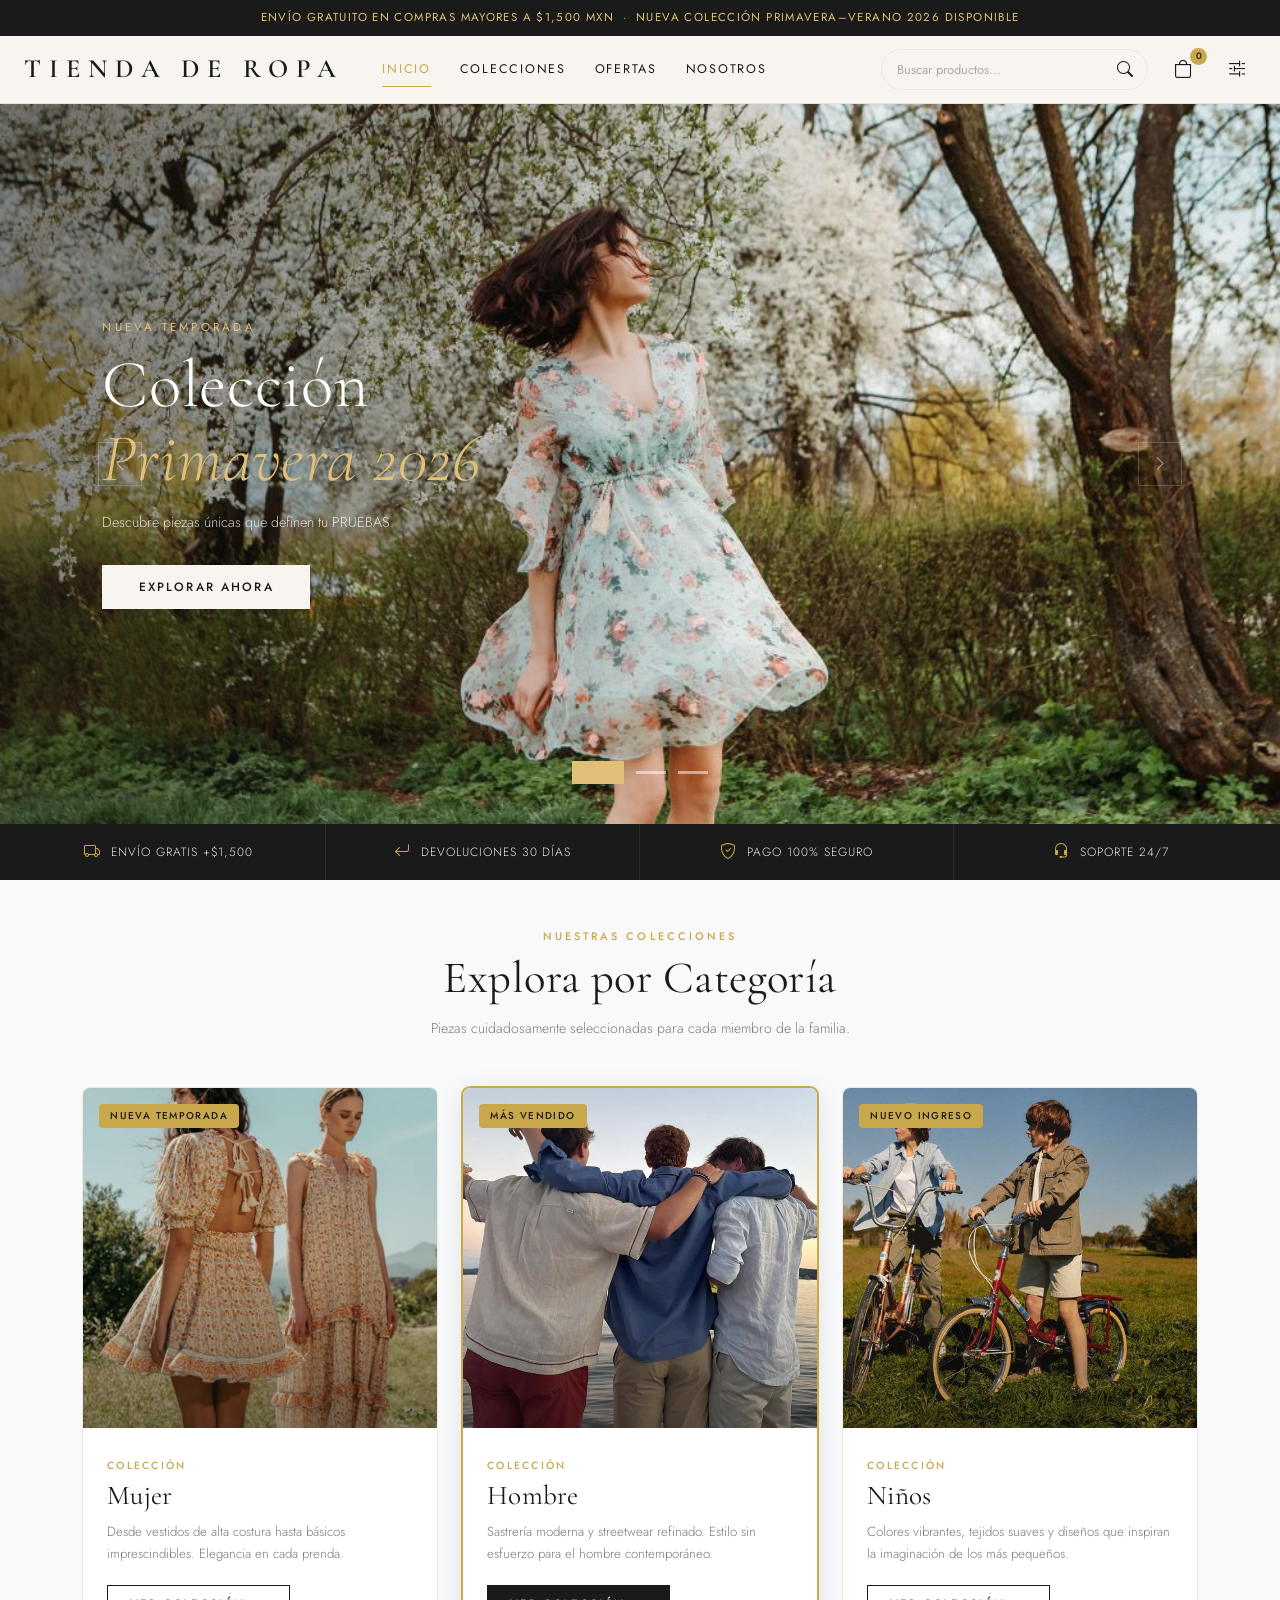
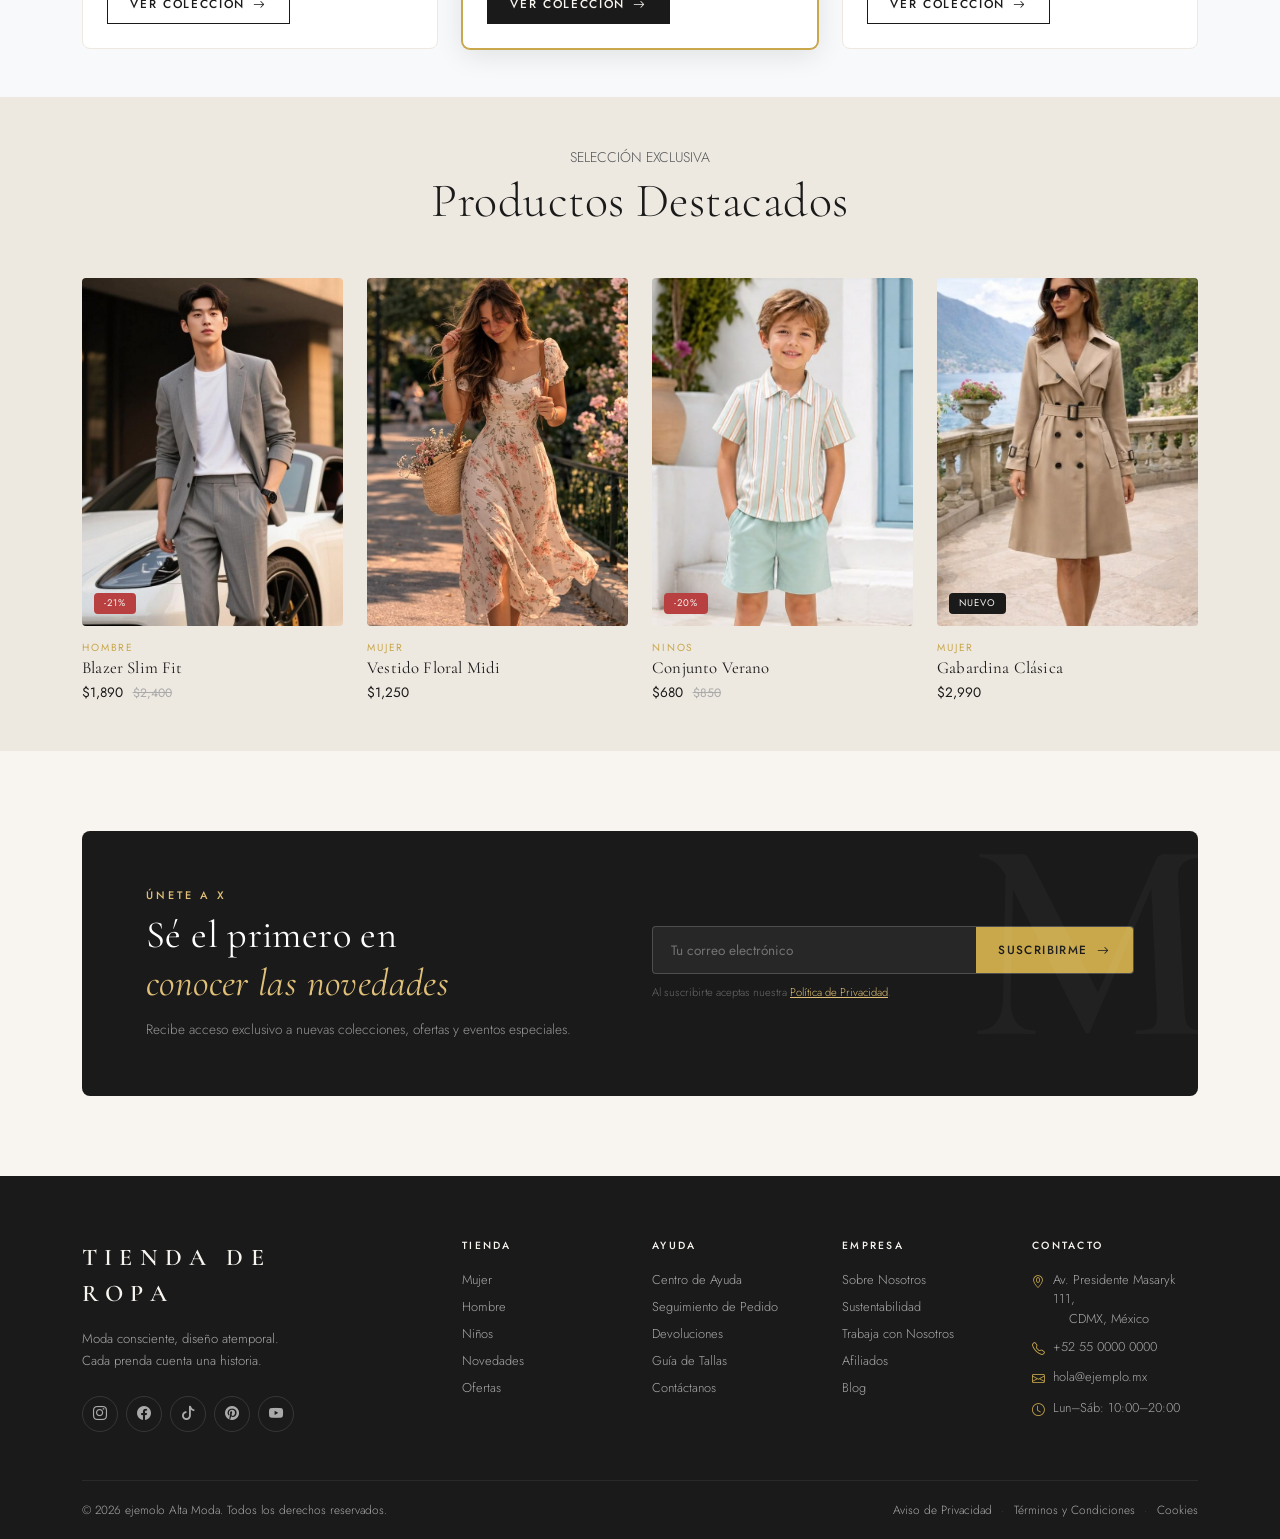
==== index.html @ 783f4ef5 "Pestaña de ofertas" ====
<!DOCTYPE html>
<html lang="es">
<head>
  <meta charset="UTF-8" />
  <meta name="viewport" content="width=device-width, initial-scale=1.0" />
  <title>Tienda de Ropa — Alta Moda</title>

  <!-- Bootstrap 5 CSS -->
  <link
    href="https://cdn.jsdelivr.net/npm/bootstrap@5.3.3/dist/css/bootstrap.min.css"
    rel="stylesheet"
  />
  <!-- Bootstrap Icons -->
  <link
    href="https://cdn.jsdelivr.net/npm/bootstrap-icons@1.11.3/font/bootstrap-icons.min.css"
    rel="stylesheet"
  />
  <!-- Google Fonts -->
  <link rel="preconnect" href="https://fonts.googleapis.com" />
  <link rel="preconnect" href="https://fonts.gstatic.com" crossorigin />
  <link
    href="https://fonts.googleapis.com/css2?family=Cormorant+Garamond:ital,wght@0,300;0,400;0,600;1,300;1,400&family=Jost:wght@300;400;500&display=swap"
    rel="stylesheet"
  />
  <!-- Custom CSS -->
  <link rel="stylesheet" href="src/css/style.css" />
</head>
<body>

  <!-- ═══════════════════════════════════════════════
       TOP ANNOUNCEMENT BAR
  ═══════════════════════════════════════════════ -->
  <div class="announcement-bar">
    <span>Envío gratuito en compras mayores a $1,500 MXN &nbsp;·&nbsp; Nueva colección Primavera–Verano 2026 disponible</span>
  </div>

  <!-- ═══════════════════════════════════════════════
       NAVBAR
  ═══════════════════════════════════════════════ -->
  <nav class="navbar navbar-expand-lg sticky-top" id="mainNavbar">
    <div class="container-fluid px-4">

      <!-- Brand -->
      <a class="navbar-brand" href="index.html">
        <span class="brand-word">Tienda de Ropa</span>
      </a>

      <!-- Mobile: cart + settings toggle -->
      <div class="d-flex d-lg-none align-items-center gap-3 ms-auto me-2">
        <a href="carrito.html" class="nav-icon-btn position-relative" aria-label="Ver carrito">
          <i class="bi bi-bag"></i>
          <span class="cart-badge">3</span>
        </a>
        <!-- Settings offcanvas trigger (mobile) -->
        <button
          class="nav-icon-btn"
          type="button"
          data-bs-toggle="offcanvas"
          data-bs-target="#settingsOffcanvas"
          aria-controls="settingsOffcanvas"
          aria-label="Configuraciones"
        >
          <i class="bi bi-sliders2"></i>
        </button>
      </div>

      <!-- Hamburger for main menu -->
      <button
        class="navbar-toggler"
        type="button"
        data-bs-toggle="collapse"
        data-bs-target="#navbarMain"
        aria-controls="navbarMain"
        aria-expanded="false"
        aria-label="Menú"
      >
        <span class="hamburger-line"></span>
        <span class="hamburger-line"></span>
        <span class="hamburger-line"></span>
      </button>

      <!-- Collapsible content -->
      <div class="collapse navbar-collapse" id="navbarMain">

        <!-- Nav links (left of search) -->
        <ul class="navbar-nav me-auto mb-2 mb-lg-0 ms-lg-4">
          <li class="nav-item">
            <a class="nav-link active" href="index.html">Inicio</a>
          </li>
          <li class="nav-item dropdown">
            <a
              class="nav-link dropdown-toggle"
              href="#"
              role="button"
              data-bs-toggle="dropdown"
            >Colecciones</a>
            <ul class="dropdown-menu dropdown-menu-custom">
              <li><a class="dropdown-item" href="coleccion.html?cat=hombre">Hombre</a></li>
              <li><a class="dropdown-item" href="coleccion.html?cat=mujer">Mujer</a></li>
              <li><a class="dropdown-item" href="coleccion.html?cat=ninos">Niños</a></li>
              <li><hr class="dropdown-divider" /></li>
              <li><a class="dropdown-item" href="#coleccion.html?cat=novedades">Novedades</a></li>
            </ul>
          </li>
          <li class="nav-item">
            <a class="nav-link" href="ofertas.html">Ofertas</a>
          </li>
          <li class="nav-item">
            <a class="nav-link" href="#">Nosotros</a>
          </li>
        </ul>

        <!-- Search bar -->
        <form class="search-form d-flex align-items-center me-lg-3 my-2 my-lg-0" role="search" id="searchForm">
          <div class="search-wrapper">
            <input
              class="search-input"
              type="search"
              id="searchInput"
              placeholder="Buscar productos..."
              aria-label="Buscar"
            />
            <button class="search-btn" type="submit" aria-label="Buscar">
              <i class="bi bi-search"></i>
            </button>
          </div>
        </form>

        <!-- Desktop: cart + settings -->
        <div class="d-none d-lg-flex align-items-center gap-3">
          <a href="carrito.html" class="nav-icon-btn position-relative" aria-label="Carrito de compras">
            <i class="bi bi-bag"></i>
            <span class="cart-badge">3</span>
          </a>

          <!-- Settings offcanvas trigger (desktop) -->
          <button
            class="nav-icon-btn settings-btn"
            type="button"
            data-bs-toggle="offcanvas"
            data-bs-target="#settingsOffcanvas"
            aria-controls="settingsOffcanvas"
            aria-label="Configuraciones"
          >
            <i class="bi bi-sliders2"></i>
          </button>
        </div>

      </div><!-- /collapse -->
    </div>
  </nav>

  <!-- ═══════════════════════════════════════════════
       SETTINGS OFFCANVAS (Menú hamburguesa de Config.)
  ═══════════════════════════════════════════════ -->
  <div
    class="offcanvas offcanvas-end offcanvas-settings"
    tabindex="-1"
    id="settingsOffcanvas"
    aria-labelledby="settingsOffcanvasLabel"
  >
    <div class="offcanvas-header">
      <h5 class="offcanvas-title" id="settingsOffcanvasLabel">
        <i class="bi bi-sliders2 me-2"></i>Configuraciones
      </h5>
      <button
        type="button"
        class="btn-close btn-close-settings"
        data-bs-dismiss="offcanvas"
        aria-label="Cerrar"
      ></button>
    </div>
    <div class="offcanvas-body">

      <!-- Dark mode -->
      <div class="settings-section">
        <h6 class="settings-section-title">Apariencia</h6>
        <div class="setting-row">
          <div>
            <span class="setting-label"><i class="bi bi-moon-stars me-2"></i>Modo Oscuro</span>
            <p class="setting-desc">Cambia entre tema claro y oscuro.</p>
          </div>
          <div class="form-check form-switch ms-3">
            <input
              class="form-check-input toggle-switch"
              type="checkbox"
              role="switch"
              id="darkModeToggle"
            />
          </div>
        </div>
      </div>

      <hr class="settings-divider" />

      <!-- Language -->
      <div class="settings-section">
        <h6 class="settings-section-title">Idioma y Región</h6>
        <div class="setting-row flex-column align-items-start gap-2">
          <span class="setting-label"><i class="bi bi-globe2 me-2"></i>Idioma</span>
          <select class="form-select settings-select" id="langSelect">
            <option value="es" selected>Español</option>
            <option value="en">English</option>
            <option value="fr">Français</option>
            <option value="pt">Português</option>
          </select>
        </div>
        <div class="setting-row flex-column align-items-start gap-2 mt-3">
          <span class="setting-label"><i class="bi bi-currency-dollar me-2"></i>Moneda</span>
          <select class="form-select settings-select" id="currencySelect">
            <option value="mxn" selected>MXN — Peso Mexicano</option>
            <option value="usd">USD — Dólar</option>
            <option value="eur">EUR — Euro</option>
          </select>
        </div>
      </div>

      <hr class="settings-divider" />

      <!-- Account -->
      <div class="settings-section">
        <h6 class="settings-section-title">Cuenta</h6>
        <div class="d-flex flex-column gap-2">
          <a href="#" class="settings-link"><i class="bi bi-person me-2"></i>Mi Perfil</a>
          <a href="#" class="settings-link"><i class="bi bi-heart me-2"></i>Lista de Deseos</a>
          <a href="#" class="settings-link"><i class="bi bi-clock-history me-2"></i>Historial de Pedidos</a>
          <a href="#" class="settings-link"><i class="bi bi-shield-lock me-2"></i>Privacidad y Seguridad</a>
        </div>
      </div>

      <hr class="settings-divider" />

      <!-- Notifications -->
      <div class="settings-section">
        <h6 class="settings-section-title">Notificaciones</h6>
        <div class="setting-row">
          <span class="setting-label"><i class="bi bi-bell me-2"></i>Ofertas y Promociones</span>
          <div class="form-check form-switch ms-3">
            <input class="form-check-input toggle-switch" type="checkbox" role="switch" id="notifToggle" checked />
          </div>
        </div>
        <div class="setting-row mt-2">
          <span class="setting-label"><i class="bi bi-envelope me-2"></i>Newsletter</span>
          <div class="form-check form-switch ms-3">
            <input class="form-check-input toggle-switch" type="checkbox" role="switch" id="newsletterToggle" checked />
          </div>
        </div>
      </div>

      <!-- Save button -->
      <button class="btn btn-settings-save w-100 mt-4" id="saveSettings">
        Guardar Cambios
      </button>

    </div>
  </div>

  <!-- ═══════════════════════════════════════════════
       CARRUSEL DE IMÁGENES
  ═══════════════════════════════════════════════ -->
  <section class="carousel-section" aria-label="Carrusel principal">
    <div id="heroCarousel" class="carousel slide carousel-fade" data-bs-ride="carousel" data-bs-interval="5000">

      <!-- Indicators -->
      <div class="carousel-indicators">
        <button type="button" data-bs-target="#heroCarousel" data-bs-slide-to="0" class="active" aria-current="true" aria-label="Slide 1"></button>
        <button type="button" data-bs-target="#heroCarousel" data-bs-slide-to="1" aria-label="Slide 2"></button>
        <button type="button" data-bs-target="#heroCarousel" data-bs-slide-to="2" aria-label="Slide 3"></button>
      </div>

      <div class="carousel-inner">

        <!-- Slide 1 -->
        <div class="carousel-item active">
          <div class="carousel-slide slide-1">
            <div class="carousel-overlay"></div>
            <div class="carousel-content">
              <span class="carousel-eyebrow">Nueva Temporada</span>
              <h2 class="carousel-headline">Colección<br /><em>Primavera 2026</em></h2>
              <p class="carousel-sub">Descubre piezas únicas que definen tu PRUEBAS.</p>
              <a href="src/img/principal.jpg" class="btn btn-carousel">Explorar Ahora</a>
            </div>
          </div>
        </div>

        <!-- Slide 2 -->
        <div class="carousel-item">
          <div class="carousel-slide slide-2">
            <div class="carousel-overlay"></div>
            <div class="carousel-content">
              <span class="carousel-eyebrow">Recién llegado</span>
              <h2 class="carousel-headline">Impone<br /><em>Tendencia</em></h2>
              <p class="carousel-sub">Diseños modernos, colores de temporada y piezas únicas para renovar tu look.</p>
              <a href="hombre.html" class="btn btn-carousel">Ver Colección</a>
            </div>
          </div>
        </div>

        <!-- Slide 3 -->
        <div class="carousel-item">
          <div class="carousel-slide slide-3">
            <div class="carousel-overlay"></div>
            <div class="carousel-content">
              <span class="carousel-eyebrow">Promociones Especiales</span>
              <h2 class="carousel-headline">Hasta 40%<br /><em> de Descuento</em></h2>
              <p class="carousel-sub">Aprovecha ofertas por tiempo limitado en ropa y colecciones seleccionadas.</p>
              <a href="ninos.html" class="btn btn-carousel">Descubrir</a>
            </div>
          </div>
        </div>

      </div>

      <!-- Controls -->
      <button class="carousel-control-prev" type="button" data-bs-target="#heroCarousel" data-bs-slide="prev">
        <span class="carousel-arrow"><i class="bi bi-chevron-left"></i></span>
        <span class="visually-hidden">Anterior</span>
      </button>
      <button class="carousel-control-next" type="button" data-bs-target="#heroCarousel" data-bs-slide="next">
        <span class="carousel-arrow"><i class="bi bi-chevron-right"></i></span>
        <span class="visually-hidden">Siguiente</span>
      </button>

    </div>
  </section>

  <!-- ═══════════════════════════════════════════════
       SECTION: FEATURES BAR
  ═══════════════════════════════════════════════ -->
  <section class="features-bar">
    <div class="container-fluid">
      <div class="row g-0">
        <div class="col-6 col-md-3 feature-item">
          <i class="bi bi-truck"></i>
          <span>Envío Gratis +$1,500</span>
        </div>
        <div class="col-6 col-md-3 feature-item">
          <i class="bi bi-arrow-return-left"></i>
          <span>Devoluciones 30 días</span>
        </div>
        <div class="col-6 col-md-3 feature-item">
          <i class="bi bi-shield-check"></i>
          <span>Pago 100% Seguro</span>
        </div>
        <div class="col-6 col-md-3 feature-item">
          <i class="bi bi-headset"></i>
          <span>Soporte 24/7</span>
        </div>
      </div>
    </div>
  </section>

  <!-- ═══════════════════════════════════════════════
       SECTION: CATEGORÍAS (3 CARDS)
  ═══════════════════════════════════════════════ -->
  <section class="categories-section py-5 bg-light">
    <div class="container">

      <div class="section-header text-center">
        <span class="section-eyebrow">Nuestras Colecciones</span>
        <h2 class="section-title">Explora por Categoría</h2>
        <p class="section-subtitle">
          Piezas cuidadosamente seleccionadas para cada miembro de la familia.
        </p>
      </div>

      <div class="row g-4 justify-content-center">

        <!-- Card: Mujer -->
        <div class="col-12 col-md-4">
          <div class="category-card">
            <div class="category-card-img-wrap">
              <img
                src="src/img/coleccion-mujer.jpg"
                alt="Colección Mujer"
                class="category-card-img"
                loading="lazy"
              />
              <div class="category-card-img-overlay"></div>
              <span class="category-card-badge">Nueva Temporada</span>
            </div>
            <div class="category-card-body">
              <span class="category-card-eyebrow">Colección</span>
              <h3 class="category-card-title">Mujer</h3>
              <p class="category-card-desc">
                Desde vestidos de alta costura hasta básicos imprescindibles. Elegancia en cada prenda.
              </p>
              <a href="coleccion.html?cat=mujer" class="btn btn-category">
                Ver Colección <i class="bi bi-arrow-right ms-2"></i>
              </a>
            </div>
          </div>
        </div>

        <!-- Card: Hombre -->
        <div class="col-12 col-md-4">
          <div class="category-card category-card--featured">
            <div class="category-card-img-wrap">
              <img
                src="src/img/coleccion-hombre.jpg"
                alt="Colección Hombre"
                class="category-card-img"
                loading="lazy"
              />
              <div class="category-card-img-overlay"></div>
              <span class="category-card-badge">Más Vendido</span>
            </div>
            <div class="category-card-body">
              <span class="category-card-eyebrow">Colección</span>
              <h3 class="category-card-title">Hombre</h3>
              <p class="category-card-desc">
                Sastrería moderna y streetwear refinado. Estilo sin esfuerzo para el hombre contemporáneo.
              </p>
              <a href="coleccion.html?cat=hombre" class="btn btn-category btn-category--dark">
                Ver Colección <i class="bi bi-arrow-right ms-2"></i>
              </a>
            </div>
          </div>
        </div>

        <!-- Card: Niños -->
        <div class="col-12 col-md-4">
          <div class="category-card">
            <div class="category-card-img-wrap">
              <img
                src="src/img/coleccion-niños.jpg"
                alt="Colección Niños"
                class="category-card-img"
                loading="lazy"
              />
              <div class="category-card-img-overlay"></div>
              <span class="category-card-badge">Nuevo Ingreso</span>
            </div>
            <div class="category-card-body">
              <span class="category-card-eyebrow">Colección</span>
              <h3 class="category-card-title">Niños</h3>
              <p class="category-card-desc">
                Colores vibrantes, tejidos suaves y diseños que inspiran la imaginación de los más pequeños.
              </p>
              <a href="coleccion.html?cat=ninos" class="btn btn-category">
                Ver Colección <i class="bi bi-arrow-right ms-2"></i>
              </a>
            </div>
          </div>
        </div>

      </div>
    </div>
  </section>

  <!-- ═══════════════════════════════════════════════
       SECTION: PRODUCTOS DESTACADOS
  ═══════════════════════════════════════════════ -->
  <section class="featured-section py-5">
    <div class="container">
      <div class="text-center mb-5">
        <span class="text-uppercase tracking-wider text-muted small">Selección Exclusiva</span>
        <h2 class="display-5 font-serif mt-1">Productos Destacados</h2>
      </div>

      <div class="row g-4 justify-content-center" id="featuredProductsContainer">
        <div class="text-center my-5">
          <div class="spinner-border text-dark" role="status">
            <span class="visually-hidden">Cargando colección premium...</span>
          </div>
        </div>
      </div>

    </div>
  </section>

  <!-- ═══════════════════════════════════════════════
       SECTION: NEWSLETTER
  ═══════════════════════════════════════════════ -->
  <section class="newsletter-section">
    <div class="container">
      <div class="newsletter-inner">
        <div class="row align-items-center gy-4">
          <div class="col-lg-6">
            <span class="section-eyebrow" style="color:var(--gold-light)">Únete a X</span>
            <h2 class="newsletter-title">Sé el primero en<br /><em>conocer las novedades</em></h2>
            <p class="newsletter-sub">Recibe acceso exclusivo a nuevas colecciones, ofertas y eventos especiales.</p>
          </div>
          <div class="col-lg-6">
            <form class="newsletter-form" id="newsletterForm" novalidate>
              <div class="newsletter-input-wrap">
                <input
                  type="email"
                  class="newsletter-input"
                  placeholder="Tu correo electrónico"
                  required
                  aria-label="Correo electrónico"
                />
                <button type="submit" class="btn newsletter-submit">
                  Suscribirme <i class="bi bi-arrow-right ms-1"></i>
                </button>
              </div>
              <p class="newsletter-disclaimer">
                Al suscribirte aceptas nuestra <a href="#">Política de Privacidad</a>.
              </p>
            </form>
          </div>
        </div>
      </div>
    </div>
  </section>

  <!-- ═══════════════════════════════════════════════
       FOOTER
  ═══════════════════════════════════════════════ -->
  <footer class="site-footer">
    <div class="container">

      <!-- Footer top -->
      <div class="row gy-5 footer-top">

        <!-- Brand column -->
        <div class="col-12 col-md-4 col-lg-3">
          <a href="index.html" class="footer-brand">Tienda de Ropa</a>
          <p class="footer-tagline">
            Moda consciente, diseño atemporal.<br />
            Cada prenda cuenta una historia.
          </p>
          <!-- Social icons -->
          <div class="social-links">
            <a href="#" class="social-link" aria-label="Instagram"><i class="bi bi-instagram"></i></a>
            <a href="#" class="social-link" aria-label="Facebook"><i class="bi bi-facebook"></i></a>
            <a href="#" class="social-link" aria-label="TikTok"><i class="bi bi-tiktok"></i></a>
            <a href="#" class="social-link" aria-label="Pinterest"><i class="bi bi-pinterest"></i></a>
            <a href="#" class="social-link" aria-label="YouTube"><i class="bi bi-youtube"></i></a>
          </div>
        </div>

        <!-- Links columns -->
        <div class="col-6 col-md-2 col-lg-2 offset-lg-1">
          <h6 class="footer-col-title">Tienda</h6>
          <ul class="footer-links">
            <li><a href="#coleccion.html?cat=mujer">Mujer</a></li>
            <li><a href="#coleccion.html?cat=hombre">Hombre</a></li>
            <li><a href="#coleccion.html?cat=ninos">Niños</a></li>
            <li><a href="#coleccion.html?cat=novedades">Novedades</a></li>
            <li><a href="#">Ofertas</a></li>
          </ul>
        </div>

        <div class="col-6 col-md-2 col-lg-2">
          <h6 class="footer-col-title">Ayuda</h6>
          <ul class="footer-links">
            <li><a href="#">Centro de Ayuda</a></li>
            <li><a href="#">Seguimiento de Pedido</a></li>
            <li><a href="#">Devoluciones</a></li>
            <li><a href="#">Guía de Tallas</a></li>
            <li><a href="#">Contáctanos</a></li>
          </ul>
        </div>

        <div class="col-6 col-md-2 col-lg-2">
          <h6 class="footer-col-title">Empresa</h6>
          <ul class="footer-links">
            <li><a href="#">Sobre Nosotros</a></li>
            <li><a href="#">Sustentabilidad</a></li>
            <li><a href="#">Trabaja con Nosotros</a></li>
            <li><a href="#">Afiliados</a></li>
            <li><a href="#">Blog</a></li>
          </ul>
        </div>

        <!-- Contact column -->
        <div class="col-6 col-md-4 col-lg-2">
          <h6 class="footer-col-title">Contacto</h6>
          <ul class="footer-links footer-contact">
            <li><i class="bi bi-geo-alt me-2"></i>Av. Presidente Masaryk 111,<br />&nbsp;&nbsp;&nbsp;&nbsp;CDMX, México</li>
            <li><i class="bi bi-telephone me-2"></i><a href="tel:+525500000000">+52 55 0000 0000</a></li>
            <li><i class="bi bi-envelope me-2"></i><a href="mailto:hola@ejemplo.mx">hola@ejemplo.mx</a></li>
            <li><i class="bi bi-clock me-2"></i>Lun–Sáb: 10:00–20:00</li>
          </ul>
        </div>

      </div><!-- /footer-top -->

      <!-- Footer bottom -->
      <div class="footer-bottom">
        <div class="row align-items-center gy-2">
          <div class="col-md-6 text-center text-md-start">
            <p class="footer-copy">
              &copy; 2026 ejemolo Alta Moda. Todos los derechos reservados.
            </p>
          </div>
          <div class="col-md-6 text-center text-md-end">
            <div class="footer-legal">
              <a href="#">Aviso de Privacidad</a>
              <span class="footer-legal-sep">·</span>
              <a href="#">Términos y Condiciones</a>
              <span class="footer-legal-sep">·</span>
              <a href="#">Cookies</a>
            </div>
          </div>
        </div>
      </div>

    </div>
  </footer>

  <!-- Back-to-top button -->
  <button class="back-to-top" id="backToTop" aria-label="Volver arriba">
    <i class="bi bi-arrow-up"></i>
  </button>

  <!-- Toast: save settings feedback -->
  <div class="toast-container position-fixed bottom-0 end-0 p-3" style="z-index:9999">
    <div id="settingsToast" class="toast align-items-center text-bg-dark border-0" role="alert" aria-live="assertive" aria-atomic="true">
      <div class="d-flex">
        <div class="toast-body">
          <i class="bi bi-check-circle me-2"></i> Cambios guardados correctamente.
        </div>
        <button type="button" class="btn-close btn-close-white me-2 m-auto" data-bs-dismiss="toast" aria-label="Cerrar"></button>
      </div>
    </div>
  </div>

  <!-- Bootstrap 5 JS -->
  <script src="https://cdn.jsdelivr.net/npm/bootstrap@5.3.3/dist/js/bootstrap.bundle.min.js"></script>
  <!-- Main JS -->
  <script type="module" src="src/js/main.js"></script>

  
  <!-- ═══════════════════════════════════════════════
       Esqueleto Modal
  ═══════════════════════════════════════════════ -->
  
  <div class="modal fade" id="productDetailModal" tabindex="-1" aria-labelledby="productDetailModalLabel" aria-hidden="true">
    <div class="modal-dialog modal-dialog-centered modal-lg">
      <div class="modal-content rounded-0">
        <div class="modal-header border-0">
          <button type="button" class="btn-close" data-bs-dismiss="modal" aria-label="Cerrar"></button>
        </div>
        <div class="modal-body p-4 pt-0">
          <div class="row g-4">
            <div class="col-md-6">
              <img src="" id="modalProductImg" class="img-fluid w-100" style="object-fit: cover; height: 450px;" alt="Producto">
            </div>
            <div class="col-md-6 d-flex flex-column justify-content-center">
              <span class="text-muted small text-uppercase tracking-wider" id="modalProductCategory">CATEGORÍA</span>
              <h3 class="display-6 my-2" id="modalProductName">Nombre del Producto</h3>
              <p class="fs-4 text-dark mb-4" id="modalProductPrice">$0.00</p>
              <p class="text-muted mb-4 small">Esta prenda de alta costura ha sido confeccionada con materiales sustentables premium de nuestra línea de temporada. Ajuste perfecto de diseño contemporáneo.</p>
              
              <button id="modalBtnAddToCart" class="btn btn-dark w-100 rounded-0 py-3 text-uppercase tracking-wider">
                <i class="bi bi-bag-plus me-2"></i> Añadir a la Bolsa
              </button>
            </div>
          </div>
        </div>
      </div>
    </div>
  </div>

</body>
</html>
---- src/css/style.css ----
/* ═══════════════════════════════════════════════════════════
   MAISON — Alta Moda  |  css/style.css
   Aesthetic: Luxury Editorial · Charcoal · Ivory · Gold
   Fonts: Cormorant Garamond (display) · Jost (body)
═══════════════════════════════════════════════════════════ */

/* ─── CSS Custom Properties ─── */
:root {
  --charcoal:      #1a1a1a;
  --charcoal-soft: #2c2c2c;
  --charcoal-mid:  #3d3d3d;
  --ivory:         #f8f4ef;
  --ivory-dark:    #ede8e0;
  --white:         #ffffff;
  --gold:          #c9a84c;
  --gold-light:    #e0c078;
  --gold-pale:     #f5e9c8;
  --muted:         #7a7a7a;
  --muted-light:   #aaaaaa;

  --font-display:  'Cormorant Garamond', Georgia, serif;
  --font-body:     'Jost', sans-serif;

  --nav-h:         68px;
  --ann-h:         36px;
  --radius-sm:     4px;
  --radius-md:     8px;
  --radius-lg:     16px;

  --shadow-sm:     0 2px 12px rgba(0,0,0,.06);
  --shadow-md:     0 6px 28px rgba(0,0,0,.10);
  --shadow-lg:     0 16px 48px rgba(0,0,0,.14);

  --transition:    0.28s cubic-bezier(.4,0,.2,1);
}

/* ─── Dark Mode Variables ─── */
[data-theme="dark"] {
  --charcoal:      #f0ebe3;
  --charcoal-soft: #e0d9cf;
  --charcoal-mid:  #c8c0b4;
  --ivory:         #141414;
  --ivory-dark:    #1e1e1e;
  --white:         #0e0e0e;
  --muted:         #888888;
  --muted-light:   #666666;
  --shadow-sm:     0 2px 12px rgba(0,0,0,.3);
  --shadow-md:     0 6px 28px rgba(0,0,0,.4);
}

/* ─── Base Reset & Typography ─── */
*, *::before, *::after { box-sizing: border-box; }

html { scroll-behavior: smooth; }

body {
  font-family: var(--font-body);
  font-weight: 300;
  color: var(--charcoal);
  background-color: var(--ivory);
  transition: background-color var(--transition), color var(--transition);
  -webkit-font-smoothing: antialiased;
}

h1, h2, h3, h4, h5, h6 {
  font-family: var(--font-display);
  font-weight: 400;
  letter-spacing: .01em;
}

a { text-decoration: none; color: inherit; }

img { display: block; width: 100%; }

/* ─────────────────────────────────────────────
   ANNOUNCEMENT BAR
───────────────────────────────────────────── */
.announcement-bar {
  height: var(--ann-h);
  background: var(--charcoal);
  color: var(--gold-light);
  font-family: var(--font-body);
  font-size: .72rem;
  font-weight: 400;
  letter-spacing: .12em;
  text-transform: uppercase;
  display: flex;
  align-items: center;
  justify-content: center;
  text-align: center;
  padding: 0 1rem;
  overflow: hidden;
  white-space: nowrap;
}

/* ─────────────────────────────────────────────
   NAVBAR
───────────────────────────────────────────── */
#mainNavbar {
  background: var(--ivory);
  border-bottom: 1px solid rgba(0,0,0,.06);
  height: var(--nav-h);
  transition: background var(--transition), box-shadow var(--transition);
  z-index: 1040;
}

#mainNavbar.scrolled {
  box-shadow: var(--shadow-sm);
}

/* Brand */
.navbar-brand {
  padding: 0;
  margin-right: 0;
}
.brand-word {
  font-family: var(--font-display);
  font-weight: 600;
  font-size: 1.65rem;
  letter-spacing: .3em;
  color: var(--charcoal);
  text-transform: uppercase;
  transition: color var(--transition);
}
.brand-word:hover { color: var(--gold); }

/* Nav links */
.navbar-nav .nav-link {
  font-family: var(--font-body);
  font-size: .78rem;
  font-weight: 400;
  letter-spacing: .14em;
  text-transform: uppercase;
  color: var(--charcoal);
  padding: .4rem .9rem !important;
  position: relative;
  transition: color var(--transition);
}
.navbar-nav .nav-link::after {
  content: '';
  position: absolute;
  left: .9rem; right: .9rem; bottom: -2px;
  height: 1px;
  background: var(--gold);
  transform: scaleX(0);
  transform-origin: left;
  transition: transform var(--transition);
}
.navbar-nav .nav-link:hover,
.navbar-nav .nav-link.active {
  color: var(--gold);
}
.navbar-nav .nav-link:hover::after,
.navbar-nav .nav-link.active::after {
  transform: scaleX(1);
}

/* Dropdown */
.dropdown-menu-custom {
  border: 1px solid var(--ivory-dark);
  border-radius: var(--radius-sm);
  box-shadow: var(--shadow-md);
  background: var(--ivory);
  padding: .5rem 0;
  min-width: 160px;
}
.dropdown-menu-custom .dropdown-item {
  font-family: var(--font-body);
  font-size: .8rem;
  letter-spacing: .1em;
  text-transform: uppercase;
  color: var(--charcoal);
  padding: .5rem 1.25rem;
  transition: background var(--transition), color var(--transition);
}
.dropdown-menu-custom .dropdown-item:hover {
  background: var(--gold-pale);
  color: var(--gold);
}
.dropdown-menu-custom .dropdown-divider {
  border-color: var(--ivory-dark);
}

/* Search */
.search-wrapper {
  display: flex;
  align-items: center;
  border: 1px solid var(--ivory-dark);
  border-radius: 30px;
  overflow: hidden;
  background: var(--ivory);
  transition: border-color var(--transition), box-shadow var(--transition);
}
.search-wrapper:focus-within {
  border-color: var(--gold);
  box-shadow: 0 0 0 3px var(--gold-pale);
}
.search-input {
  border: none;
  background: transparent;
  font-family: var(--font-body);
  font-size: .8rem;
  color: var(--charcoal);
  padding: .45rem .9rem;
  width: 220px;
  outline: none;
}
.search-input::placeholder { color: var(--muted-light); }
.search-btn {
  border: none;
  background: transparent;
  color: var(--charcoal);
  padding: .45rem .9rem;
  cursor: pointer;
  transition: color var(--transition);
}
.search-btn:hover { color: var(--gold); }

/* Icon buttons */
.nav-icon-btn {
  background: none;
  border: none;
  color: var(--charcoal);
  font-size: 1.15rem;
  cursor: pointer;
  display: flex;
  align-items: center;
  justify-content: center;
  width: 38px; height: 38px;
  border-radius: 50%;
  transition: background var(--transition), color var(--transition);
  padding: 0;
}
.nav-icon-btn:hover {
  background: var(--gold-pale);
  color: var(--gold);
}

/* Cart badge */
.cart-badge {
  position: absolute;
  top: -3px; right: -5px;
  background: var(--gold);
  color: var(--charcoal);
  font-family: var(--font-body);
  font-size: .58rem;
  font-weight: 500;
  width: 17px; height: 17px;
  border-radius: 50%;
  display: flex;
  align-items: center;
  justify-content: center;
  pointer-events: none;
}

/* Custom hamburger lines */
.navbar-toggler {
  border: none;
  background: none;
  padding: 4px 6px;
  display: flex;
  flex-direction: column;
  gap: 5px;
}
.navbar-toggler:focus { box-shadow: none; }
.hamburger-line {
  display: block;
  width: 22px; height: 1.5px;
  background: var(--charcoal);
  transition: all var(--transition);
}
.navbar-toggler[aria-expanded="true"] .hamburger-line:nth-child(1) {
  transform: translateY(6.5px) rotate(45deg);
}
.navbar-toggler[aria-expanded="true"] .hamburger-line:nth-child(2) {
  opacity: 0;
}
.navbar-toggler[aria-expanded="true"] .hamburger-line:nth-child(3) {
  transform: translateY(-6.5px) rotate(-45deg);
}

/* ─────────────────────────────────────────────
   SETTINGS OFFCANVAS
───────────────────────────────────────────── */
.offcanvas-settings {
  width: 340px;
  background: var(--ivory);
  border-left: 1px solid var(--ivory-dark);
}
.offcanvas-settings .offcanvas-header {
  border-bottom: 1px solid var(--ivory-dark);
  padding: 1.25rem 1.5rem;
}
.offcanvas-settings .offcanvas-title {
  font-family: var(--font-body);
  font-size: .8rem;
  font-weight: 500;
  letter-spacing: .2em;
  text-transform: uppercase;
  color: var(--charcoal);
}
.btn-close-settings {
  filter: none;
  opacity: .5;
  transition: opacity var(--transition);
}
.btn-close-settings:hover { opacity: 1; }

.settings-section { padding: .5rem 0; }
.settings-section-title {
  font-family: var(--font-body);
  font-size: .65rem;
  font-weight: 500;
  letter-spacing: .2em;
  text-transform: uppercase;
  color: var(--muted);
  margin-bottom: .75rem;
}
.setting-row {
  display: flex;
  align-items: center;
  justify-content: space-between;
}
.setting-label {
  font-family: var(--font-body);
  font-size: .82rem;
  font-weight: 400;
  color: var(--charcoal);
}
.setting-desc {
  font-size: .73rem;
  color: var(--muted);
  margin: .15rem 0 0;
}
.settings-divider {
  border-color: var(--ivory-dark);
  margin: .75rem 0;
}
.settings-select {
  font-family: var(--font-body);
  font-size: .8rem;
  background-color: var(--ivory-dark);
  border: 1px solid var(--ivory-dark);
  color: var(--charcoal);
  border-radius: var(--radius-sm);
  padding: .4rem .75rem;
}
.settings-select:focus {
  border-color: var(--gold);
  box-shadow: 0 0 0 3px var(--gold-pale);
}
.settings-link {
  font-family: var(--font-body);
  font-size: .82rem;
  color: var(--charcoal);
  padding: .4rem .6rem;
  border-radius: var(--radius-sm);
  transition: background var(--transition), color var(--transition);
  display: block;
}
.settings-link:hover {
  background: var(--gold-pale);
  color: var(--gold);
}
/* Toggle switch */
.toggle-switch {
  width: 2.2em;
  height: 1.15em;
  cursor: pointer;
}
.toggle-switch:checked {
  background-color: var(--gold);
  border-color: var(--gold);
}
.toggle-switch:focus {
  box-shadow: 0 0 0 3px var(--gold-pale);
}
/* Save button */
.btn-settings-save {
  background: var(--charcoal);
  color: var(--ivory);
  font-family: var(--font-body);
  font-size: .78rem;
  font-weight: 500;
  letter-spacing: .14em;
  text-transform: uppercase;
  border: none;
  border-radius: var(--radius-sm);
  padding: .7rem;
  transition: background var(--transition), color var(--transition);
}
.btn-settings-save:hover {
  background: var(--gold);
  color: var(--charcoal);
}

/* ─────────────────────────────────────────────
   HERO CAROUSEL
───────────────────────────────────────────── */
.carousel-section { position: relative; }

.carousel-slide {
  height: clamp(420px, 80vh, 780px);
  position: relative;
  background-size: cover;
  background-position: center;
  background-repeat: no-repeat;
  display: flex;
  align-items: center;
}

/*imagenes del carousel*/
.slide-1 {
  background-image: url('../img/slide-1.jpg');
}

.slide-2 {
  background-image: url('../img/slide-2.jpg');
}

.slide-3 {
  background-image: url('../img/slide-3.jpg');
}

.carousel-overlay {
  position: absolute;
  inset: 0;
  background: linear-gradient(
    105deg,
    rgba(20,18,16,.5) 0%,
    rgba(20,18,16,.0) 60%,
    transparent 100%
  );
}

.carousel-content {
  position: relative;
  z-index: 2;
  padding: 0 clamp(1.5rem, 8vw, 7rem);
  max-width: 640px;
  animation: slideIn .8s ease both;
}
@keyframes slideIn {
  from { opacity: 0; transform: translateY(28px); }
  to   { opacity: 1; transform: translateY(0); }
}
.carousel-item.active .carousel-content { animation: slideIn .8s ease .2s both; }

.carousel-eyebrow {
  display: block;
  font-family: var(--font-body);
  font-size: .72rem;
  font-weight: 400;
  letter-spacing: .28em;
  text-transform: uppercase;
  color: var(--gold-light);
  margin-bottom: .75rem;
}
.carousel-headline {
  font-family: var(--font-display);
  font-size: clamp(2.4rem, 6vw, 4.2rem);
  font-weight: 300;
  color: var(--white);
  line-height: 1.1;
  margin-bottom: 1rem;
}
.carousel-headline em {
  font-style: italic;
  font-weight: 300;
  color: var(--gold-light);
}
.carousel-sub {
  font-family: var(--font-body);
  font-size: .9rem;
  font-weight: 300;
  color: rgba(255,255,255,.78);
  margin-bottom: 2rem;
  max-width: 320px;
}
.btn-carousel {
  display: inline-block;
  font-family: var(--font-body);
  font-size: .75rem;
  font-weight: 500;
  letter-spacing: .18em;
  text-transform: uppercase;
  color: var(--charcoal);
  background: var(--ivory);
  border: 1px solid var(--ivory);
  padding: .75rem 2.2rem;
  border-radius: 0;
  transition: background var(--transition), color var(--transition), border-color var(--transition);
}
.btn-carousel:hover {
  background: var(--gold);
  border-color: var(--gold);
  color: var(--charcoal);
}

/* Carousel indicators */
.carousel-indicators {
  bottom: 1.5rem;
  gap: 6px;
}
.carousel-indicators button {
  width: 28px; height: 2px;
  border: none;
  border-radius: 0;
  background: rgba(255,255,255,.4);
  opacity: 1;
  transition: background var(--transition), width var(--transition);
}
.carousel-indicators button.active {
  background: var(--gold-light);
  width: 52px;
}

/* Carousel controls */
.carousel-arrow {
  width: 44px; height: 44px;
  border: 1px solid rgba(255,255,255,.4);
  display: flex;
  align-items: center;
  justify-content: center;
  font-size: 1rem;
  color: var(--white);
  transition: background var(--transition), border-color var(--transition);
}
.carousel-control-prev:hover .carousel-arrow,
.carousel-control-next:hover .carousel-arrow {
  background: var(--gold);
  border-color: var(--gold);
  color: var(--charcoal);
}
.carousel-control-prev { left: 1.5rem; }
.carousel-control-next { right: 1.5rem; }
.carousel-control-prev-icon,
.carousel-control-next-icon { display: none; }

/* ─────────────────────────────────────────────
   FEATURES BAR
───────────────────────────────────────────── */
.features-bar {
  background: var(--charcoal);
  padding: 0;
}
.feature-item {
  display: flex;
  align-items: center;
  justify-content: center;
  gap: .65rem;
  padding: 1rem .5rem;
  border-right: 1px solid rgba(255,255,255,.07);
  color: var(--ivory-dark);
  font-family: var(--font-body);
  font-size: .75rem;
  font-weight: 300;
  letter-spacing: .08em;
  text-transform: uppercase;
}
.feature-item:last-child { border-right: none; }
.feature-item i {
  font-size: 1rem;
  color: var(--gold);
}
@media (max-width: 767px) {
  .feature-item:nth-child(2) { border-right: none; }
  .feature-item:nth-child(3) { border-top: 1px solid rgba(255,255,255,.07); }
}

/* ─────────────────────────────────────────────
   SECTION HEADER
───────────────────────────────────────────── */
.section-header { margin-bottom: 3rem; }

.section-eyebrow {
  display: block;
  font-family: var(--font-body);
  font-size: .68rem;
  font-weight: 500;
  letter-spacing: .28em;
  text-transform: uppercase;
  color: var(--gold);
  margin-bottom: .5rem;
}
.section-title {
  font-family: var(--font-display);
  font-size: clamp(1.8rem, 3.5vw, 2.8rem);
  font-weight: 400;
  color: var(--charcoal);
  margin-bottom: .75rem;
}
.section-subtitle {
  font-family: var(--font-body);
  font-size: .88rem;
  font-weight: 300;
  color: var(--muted);
  max-width: 440px;
  margin: 0 auto;
}

/* ─────────────────────────────────────────────
   CATEGORIES SECTION
───────────────────────────────────────────── */
.categories-section {
  padding: 5rem 0;
  background: var(--ivory);
}

.category-card {
  background: var(--white);
  border: 1px solid var(--ivory-dark);
  border-radius: var(--radius-md);
  overflow: hidden;
  transition: transform var(--transition), box-shadow var(--transition);
  height: 100%;
}
.category-card:hover {
  transform: translateY(-6px);
  box-shadow: var(--shadow-lg);
}
.category-card--featured {
  border-color: var(--gold);
  box-shadow: 0 0 0 1px var(--gold), var(--shadow-md);
}

.category-card-img-wrap {
  position: relative;
  overflow: hidden;
  height: 300px;
}
@media (min-width: 768px) {
  .category-card-img-wrap { height: 340px; }
}
.category-card-img {
  width: 100%; height: 100%;
  object-fit: cover;
  transition: transform .6s cubic-bezier(.4,0,.2,1);
}
.category-card:hover .category-card-img {
  transform: scale(1.06);
}
.category-card-img-overlay {
  position: absolute;
  inset: 0;
  background: linear-gradient(180deg, transparent 50%, rgba(20,18,16,.35) 100%);
  transition: opacity var(--transition);
}
.category-card:hover .category-card-img-overlay {
  opacity: .6;
}
.category-card-badge {
  position: absolute;
  top: 1rem; left: 1rem;
  background: var(--gold);
  color: var(--charcoal);
  font-family: var(--font-body);
  font-size: .62rem;
  font-weight: 500;
  letter-spacing: .14em;
  text-transform: uppercase;
  padding: .28rem .7rem;
  border-radius: var(--radius-sm);
}

.category-card-body {
  padding: 1.5rem;
}
.category-card-eyebrow {
  font-family: var(--font-body);
  font-size: .65rem;
  font-weight: 500;
  letter-spacing: .22em;
  text-transform: uppercase;
  color: var(--gold);
}
.category-card-title {
  font-family: var(--font-display);
  font-size: 1.7rem;
  font-weight: 400;
  color: var(--charcoal);
  margin: .25rem 0 .5rem;
}
.category-card-desc {
  font-family: var(--font-body);
  font-size: .83rem;
  font-weight: 300;
  color: var(--muted);
  line-height: 1.65;
  margin-bottom: 1.25rem;
}

.btn-category {
  display: inline-flex;
  align-items: center;
  font-family: var(--font-body);
  font-size: .74rem;
  font-weight: 500;
  letter-spacing: .14em;
  text-transform: uppercase;
  color: var(--charcoal);
  border: 1px solid var(--charcoal);
  background: transparent;
  padding: .6rem 1.4rem;
  border-radius: 0;
  transition: background var(--transition), color var(--transition), border-color var(--transition);
}
.btn-category:hover {
  background: var(--charcoal);
  color: var(--ivory);
}
.btn-category--dark {
  background: var(--charcoal);
  color: var(--ivory);
  border-color: var(--charcoal);
}
.btn-category--dark:hover {
  background: var(--gold);
  color: var(--charcoal);
  border-color: var(--gold);
}

/* ─────────────────────────────────────────────
   FEATURED PRODUCTS
───────────────────────────────────────────── */
.featured-section {
  padding: 4rem 0 5rem;
  background: var(--ivory-dark);
}

.product-card {
  cursor: pointer;
  transition: transform var(--transition);
}
.product-card:hover { transform: translateY(-4px); }

.product-img-wrap {
  position: relative;
  overflow: hidden;
  border-radius: var(--radius-sm);
  aspect-ratio: 3/4;
  background: var(--ivory-dark);
}
.product-img {
  width: 100%; height: 100%;
  object-fit: cover;
  transition: transform .5s cubic-bezier(.4,0,.2,1);
}
.product-card:hover .product-img { transform: scale(1.05); }

.product-actions {
  position: absolute;
  top: .75rem; right: .75rem;
  display: flex;
  flex-direction: column;
  gap: .4rem;
  opacity: 0;
  transform: translateX(8px);
  transition: opacity var(--transition), transform var(--transition);
}
.product-card:hover .product-actions {
  opacity: 1;
  transform: translateX(0);
}
.product-action-btn {
  width: 34px; height: 34px;
  border: none;
  border-radius: 50%;
  background: var(--ivory);
  color: var(--charcoal);
  font-size: .85rem;
  display: flex; align-items: center; justify-content: center;
  cursor: pointer;
  box-shadow: var(--shadow-sm);
  transition: background var(--transition), color var(--transition);
}
.product-action-btn:hover { background: var(--gold); color: var(--charcoal); }

.product-tag {
  position: absolute;
  bottom: .75rem; left: .75rem;
  background: var(--charcoal);
  color: var(--ivory);
  font-family: var(--font-body);
  font-size: .6rem;
  font-weight: 400;
  letter-spacing: .12em;
  text-transform: uppercase;
  padding: .22rem .6rem;
  border-radius: var(--radius-sm);
}
.product-tag--sale { background: #b84040; }

.product-info { padding: .85rem 0 0; }
.product-category {
  font-family: var(--font-body);
  font-size: .64rem;
  font-weight: 400;
  letter-spacing: .18em;
  text-transform: uppercase;
  color: var(--gold);
  margin: 0 0 .2rem;
}
.product-name {
  font-family: var(--font-display);
  font-size: 1.05rem;
  font-weight: 400;
  color: var(--charcoal);
  margin: 0 0 .25rem;
}
.product-price {
  font-family: var(--font-body);
  font-size: .85rem;
  font-weight: 400;
  color: var(--charcoal);
  margin: 0;
}
.product-old-price {
  font-size: .76rem;
  color: var(--muted-light);
  text-decoration: line-through;
  margin-left: .35rem;
}

/* ─────────────────────────────────────────────
   NEWSLETTER SECTION
───────────────────────────────────────────── */
.newsletter-section {
  padding: 5rem 0;
  background: var(--ivory);
}
.newsletter-inner {
  background: var(--charcoal);
  border-radius: var(--radius-md);
  padding: 3.5rem clamp(1.5rem, 5vw, 4rem);
  position: relative;
  overflow: hidden;
}
.newsletter-inner::before {
  content: 'M';
  position: absolute;
  right: -1rem; top: -2rem;
  font-family: var(--font-display);
  font-size: 18rem;
  font-weight: 600;
  color: rgba(255,255,255,.03);
  pointer-events: none;
  line-height: 1;
  letter-spacing: 0;
}
.newsletter-title {
  font-family: var(--font-display);
  font-size: clamp(1.6rem, 3vw, 2.4rem);
  font-weight: 400;
  color: var(--white);
  margin-bottom: .75rem;
  line-height: 1.25;
}
.newsletter-title em {
  font-style: italic;
  color: var(--gold-light);
}
.newsletter-sub {
  font-family: var(--font-body);
  font-size: .85rem;
  color: rgba(255,255,255,.55);
  font-weight: 300;
  margin: 0;
}
.newsletter-input-wrap {
  display: flex;
  border: 1px solid rgba(255,255,255,.18);
  border-radius: var(--radius-sm);
  overflow: hidden;
  background: rgba(255,255,255,.06);
  transition: border-color var(--transition);
}
.newsletter-input-wrap:focus-within {
  border-color: var(--gold);
}
.newsletter-input {
  flex: 1;
  border: none;
  background: transparent;
  font-family: var(--font-body);
  font-size: .85rem;
  color: var(--white);
  padding: .8rem 1.1rem;
  outline: none;
}
.newsletter-input::placeholder { color: rgba(255,255,255,.35); }
.newsletter-submit {
  font-family: var(--font-body);
  font-size: .74rem;
  font-weight: 500;
  letter-spacing: .12em;
  text-transform: uppercase;
  background: var(--gold);
  color: var(--charcoal);
  border: none;
  padding: .8rem 1.4rem;
  border-radius: 0;
  white-space: nowrap;
  transition: background var(--transition);
  flex-shrink: 0;
}
.newsletter-submit:hover { background: var(--gold-light); }
.newsletter-disclaimer {
  font-family: var(--font-body);
  font-size: .7rem;
  color: rgba(255,255,255,.35);
  margin-top: .6rem;
  margin-bottom: 0;
}
.newsletter-disclaimer a {
  color: var(--gold-light);
  text-decoration: underline;
}

/* ─────────────────────────────────────────────
   FOOTER
───────────────────────────────────────────── */
.site-footer {
  background: var(--charcoal);
  color: var(--ivory-dark);
  padding-top: 4rem;
}
.footer-top { padding-bottom: 3rem; }

.footer-brand {
  display: inline-block;
  font-family: var(--font-display);
  font-weight: 600;
  font-size: 1.5rem;
  letter-spacing: .3em;
  color: var(--ivory);
  text-transform: uppercase;
  margin-bottom: 1rem;
}
.footer-tagline {
  font-family: var(--font-body);
  font-size: .82rem;
  font-weight: 300;
  color: var(--muted-light);
  line-height: 1.7;
  margin-bottom: 1.5rem;
}
.social-links { display: flex; gap: .5rem; flex-wrap: wrap; }
.social-link {
  width: 36px; height: 36px;
  border: 1px solid rgba(255,255,255,.12);
  border-radius: 50%;
  display: flex; align-items: center; justify-content: center;
  color: var(--muted-light);
  font-size: .88rem;
  transition: background var(--transition), color var(--transition), border-color var(--transition);
}
.social-link:hover {
  background: var(--gold);
  border-color: var(--gold);
  color: var(--charcoal);
}

.footer-col-title {
  font-family: var(--font-body);
  font-size: .65rem;
  font-weight: 500;
  letter-spacing: .22em;
  text-transform: uppercase;
  color: var(--ivory);
  margin-bottom: 1.1rem;
}
.footer-links {
  list-style: none;
  padding: 0; margin: 0;
  display: flex;
  flex-direction: column;
  gap: .5rem;
}
.footer-links li, .footer-links a {
  font-family: var(--font-body);
  font-size: .8rem;
  font-weight: 300;
  color: var(--muted-light);
  transition: color var(--transition);
}
.footer-links a:hover { color: var(--gold-light); }
.footer-contact li {
  display: flex;
  align-items: flex-start;
  line-height: 1.55;
}
.footer-contact i { margin-top: .15rem; color: var(--gold); flex-shrink: 0; }

.footer-bottom {
  border-top: 1px solid rgba(255,255,255,.07);
  padding: 1.25rem 0;
}
.footer-copy {
  font-family: var(--font-body);
  font-size: .74rem;
  font-weight: 300;
  color: var(--muted-light);
  margin: 0;
}
.footer-legal {
  display: flex;
  align-items: center;
  justify-content: flex-end;
  gap: .6rem;
  flex-wrap: wrap;
}
.footer-legal a {
  font-family: var(--font-body);
  font-size: .74rem;
  font-weight: 300;
  color: var(--muted-light);
  transition: color var(--transition);
}
.footer-legal a:hover { color: var(--gold-light); }
.footer-legal-sep { color: rgba(255,255,255,.2); font-size: .7rem; }

/* ─────────────────────────────────────────────
   BACK TO TOP
───────────────────────────────────────────── */
.back-to-top {
  position: fixed;
  bottom: 2rem; right: 2rem;
  width: 44px; height: 44px;
  background: var(--charcoal);
  color: var(--ivory);
  border: 1px solid rgba(255,255,255,.1);
  border-radius: 0;
  display: flex; align-items: center; justify-content: center;
  font-size: 1rem;
  cursor: pointer;
  opacity: 0;
  transform: translateY(12px);
  pointer-events: none;
  transition: opacity var(--transition), transform var(--transition), background var(--transition);
  z-index: 999;
}
.back-to-top.visible {
  opacity: 1;
  transform: translateY(0);
  pointer-events: all;
}
.back-to-top:hover {
  background: var(--gold);
  border-color: var(--gold);
  color: var(--charcoal);
}

/* ─────────────────────────────────────────────
   RESPONSIVE ADJUSTMENTS
───────────────────────────────────────────── */
@media (max-width: 991px) {
  #navbarMain {
    background: var(--ivory);
    border-top: 1px solid var(--ivory-dark);
    padding: 1rem 0;
    box-shadow: var(--shadow-md);
    margin-top: 0;
  }
  .search-input { width: 100%; }
  .search-wrapper { width: 100%; }
  .search-form { width: 100%; }
  .navbar-nav .nav-link { padding: .5rem 0 !important; }
  .navbar-nav .nav-link::after { display: none; }
}

@media (max-width: 575px) {
  .carousel-content { padding: 0 1.5rem; }
  .categories-section { padding: 3rem 0; }
  .featured-section { padding: 2.5rem 0; }
  .newsletter-inner { padding: 2rem 1.25rem; }
  .newsletter-input-wrap { flex-direction: column; }
  .newsletter-submit { width: 100%; justify-content: center; }
  .footer-legal { justify-content: center; }
  .footer-copy { text-align: center; }
  .back-to-top { bottom: 1rem; right: 1rem; }
}

/* ─────────────────────────────────────────────
   DARK MODE OVERRIDES
───────────────────────────────────────────── */
[data-theme="dark"] #mainNavbar {
  background: var(--ivory);
  border-bottom-color: rgba(255,255,255,.07);
}
[data-theme="dark"] .brand-word { color: var(--charcoal); }
[data-theme="dark"] .navbar-nav .nav-link { color: var(--charcoal); }
[data-theme="dark"] #navbarMain { background: #1e1e1e; }
[data-theme="dark"] .dropdown-menu-custom { background: #1e1e1e; border-color: #333; }
[data-theme="dark"] .dropdown-menu-custom .dropdown-item { color: #ddd; }
[data-theme="dark"] .search-wrapper { background: #1e1e1e; border-color: #333; }
[data-theme="dark"] .search-input { color: #eee; }
[data-theme="dark"] .nav-icon-btn { color: #ddd; }
[data-theme="dark"] .hamburger-line { background: #ddd; }
[data-theme="dark"] .offcanvas-settings { background: #141414; }
[data-theme="dark"] .settings-section-title { color: #666; }
[data-theme="dark"] .setting-label { color: #ddd; }
[data-theme="dark"] .settings-link { color: #ccc; }
[data-theme="dark"] .settings-select { background: #222; border-color: #333; color: #ddd; }
[data-theme="dark"] .category-card { background: #1a1a1a; border-color: #2a2a2a; }
[data-theme="dark"] .category-card-title { color: #e0d9cf; }
[data-theme="dark"] .product-name { color: #e0d9cf; }
[data-theme="dark"] .section-title { color: #e0d9cf; }
[data-theme="dark"] .product-action-btn { background: #2a2a2a; color: #ddd; }
[data-theme="dark"] .announcement-bar { background: #0e0e0e; }
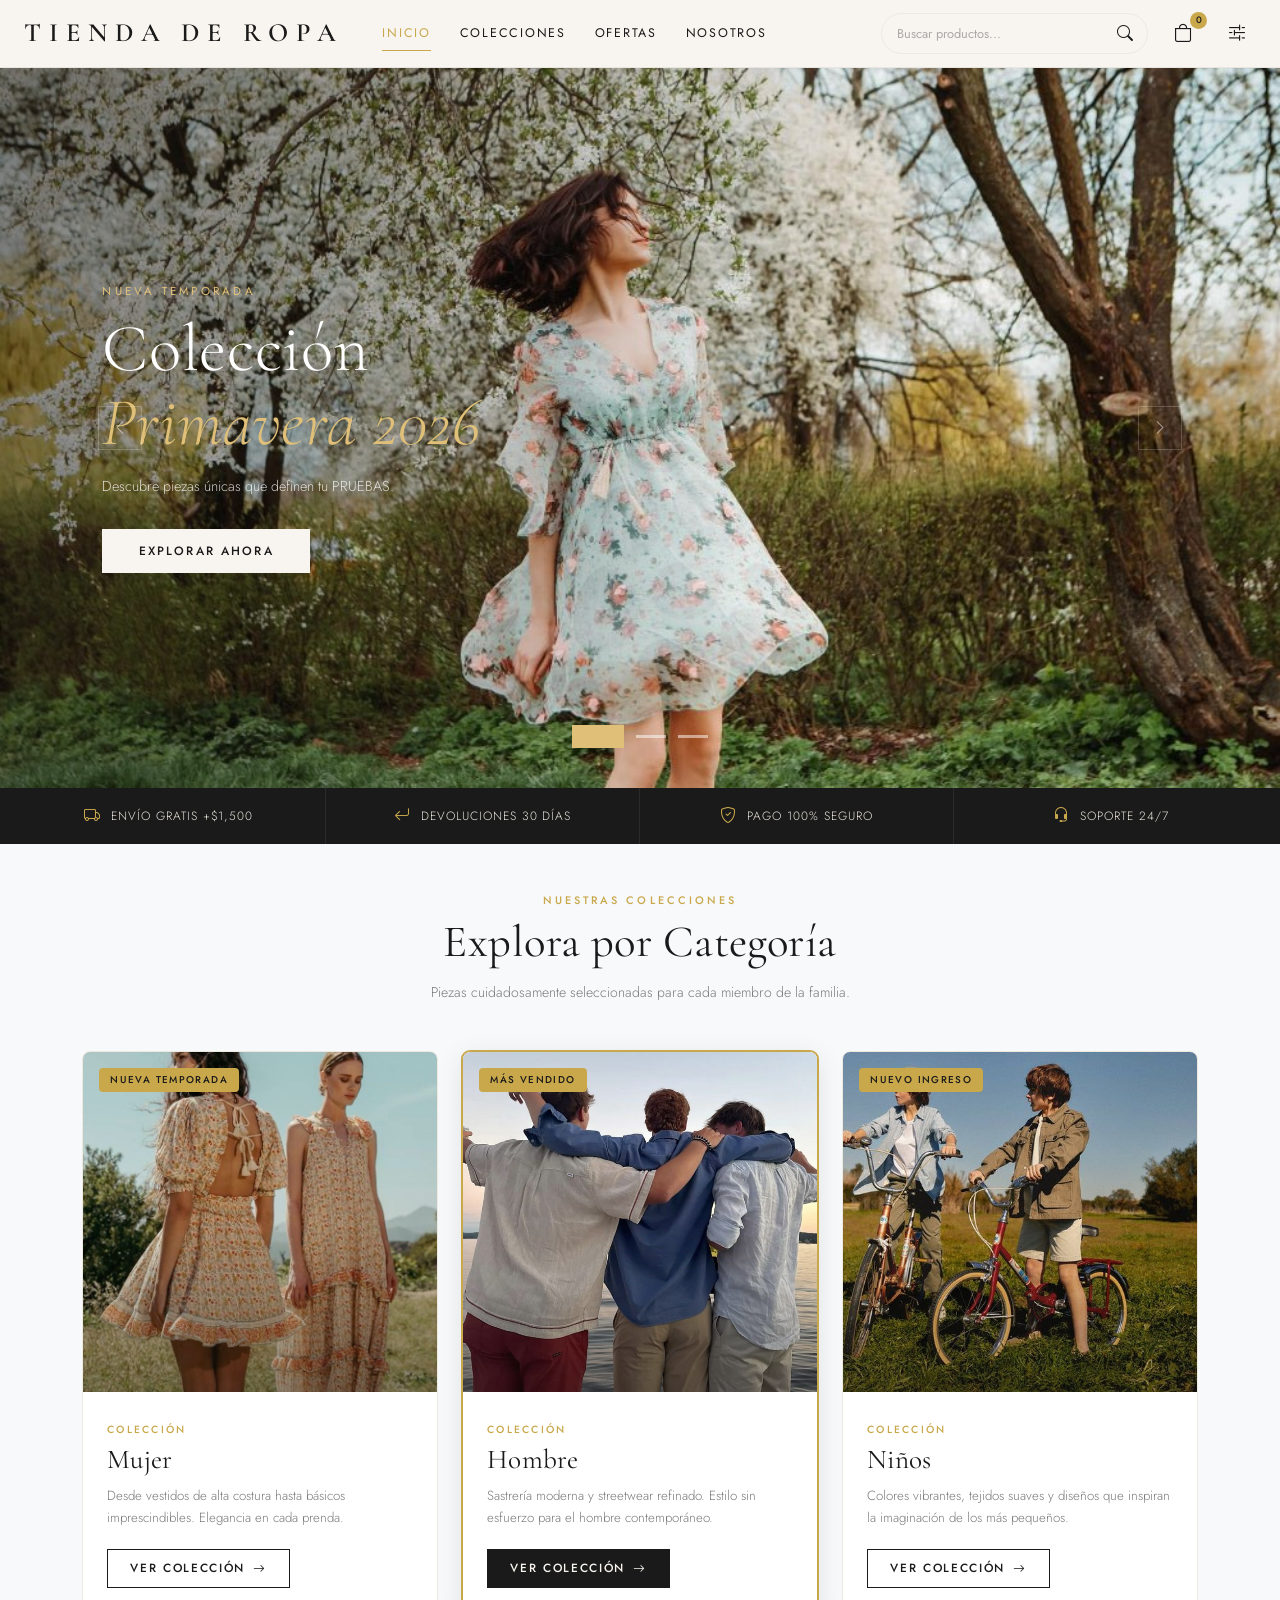
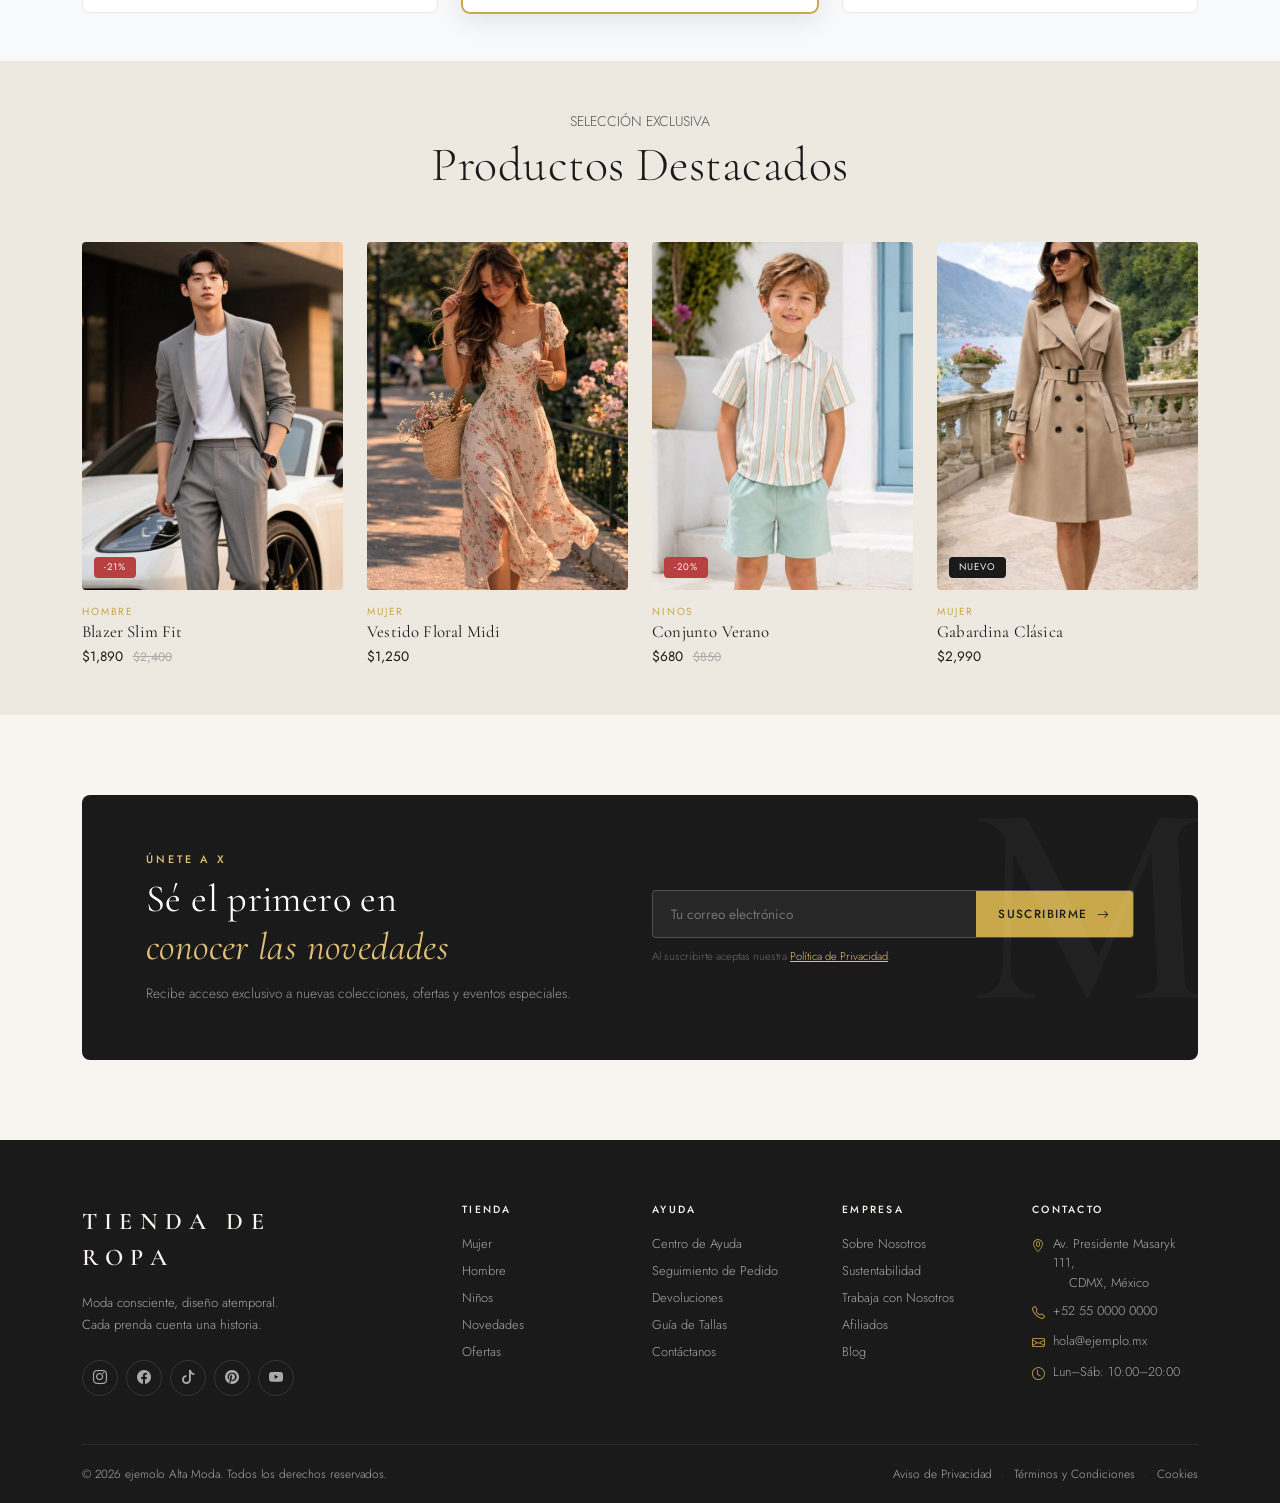
==== commit 2260da71: "Agregado de imagenes y correcion de enlaces" ====
--- a/index.html
+++ b/index.html
@@ -26,13 +26,6 @@
   <link rel="stylesheet" href="src/css/style.css" />
 </head>
 <body>
-
-  <!-- ═══════════════════════════════════════════════
-       TOP ANNOUNCEMENT BAR
-  ═══════════════════════════════════════════════ -->
-  <div class="announcement-bar">
-    <span>Envío gratuito en compras mayores a $1,500 MXN &nbsp;·&nbsp; Nueva colección Primavera–Verano 2026 disponible</span>
-  </div>
 
   <!-- ═══════════════════════════════════════════════
        NAVBAR
@@ -560,7 +553,7 @@
             <li><a href="#">Sobre Nosotros</a></li>
             <li><a href="#">Sustentabilidad</a></li>
             <li><a href="#">Trabaja con Nosotros</a></li>
-            <li><a href="#">Afiliados</a></li>
+            <li><a href="login.html" class="footer-link">Afiliados</a></li>
             <li><a href="#">Blog</a></li>
           </ul>
         </div>
--- a/src/css/style.css
+++ b/src/css/style.css
@@ -1107,4 +1107,35 @@
 [data-theme="dark"] .product-name { color: #e0d9cf; }
 [data-theme="dark"] .section-title { color: #e0d9cf; }
 [data-theme="dark"] .product-action-btn { background: #2a2a2a; color: #ddd; }
-[data-theme="dark"] .announcement-bar { background: #0e0e0e; }+[data-theme="dark"] .announcement-bar { background: #0e0e0e; }
+
+/* Panel administrativo */
+.card-kpi {
+  background-color: var(--white);
+  border: 1px solid var(--ivory-dark);
+  border-radius: var(--radius-md);
+  box-shadow: var(--shadow-sm);
+  transition: transform var(--transition), box-shadow var(--transition);
+}
+.card-kpi:hover {
+  transform: translateY(-3px);
+  box-shadow: var(--shadow-md);
+}
+.text-gold {
+  color: var(--gold) !important;
+}
+
+[data-theme="dark"] .card-kpi {
+  background-color: #1a1a1a;
+  border-color: #2a2a2a;
+}
+
+/* Loggin */
+.sidebar-link {
+  transition: all 0.25s ease;
+}
+.sidebar-link:hover, .active-admin {
+  background-color: rgba(201, 168, 76, 0.15) !important;
+  color: var(--gold) !important;
+  font-weight: 500;
+}
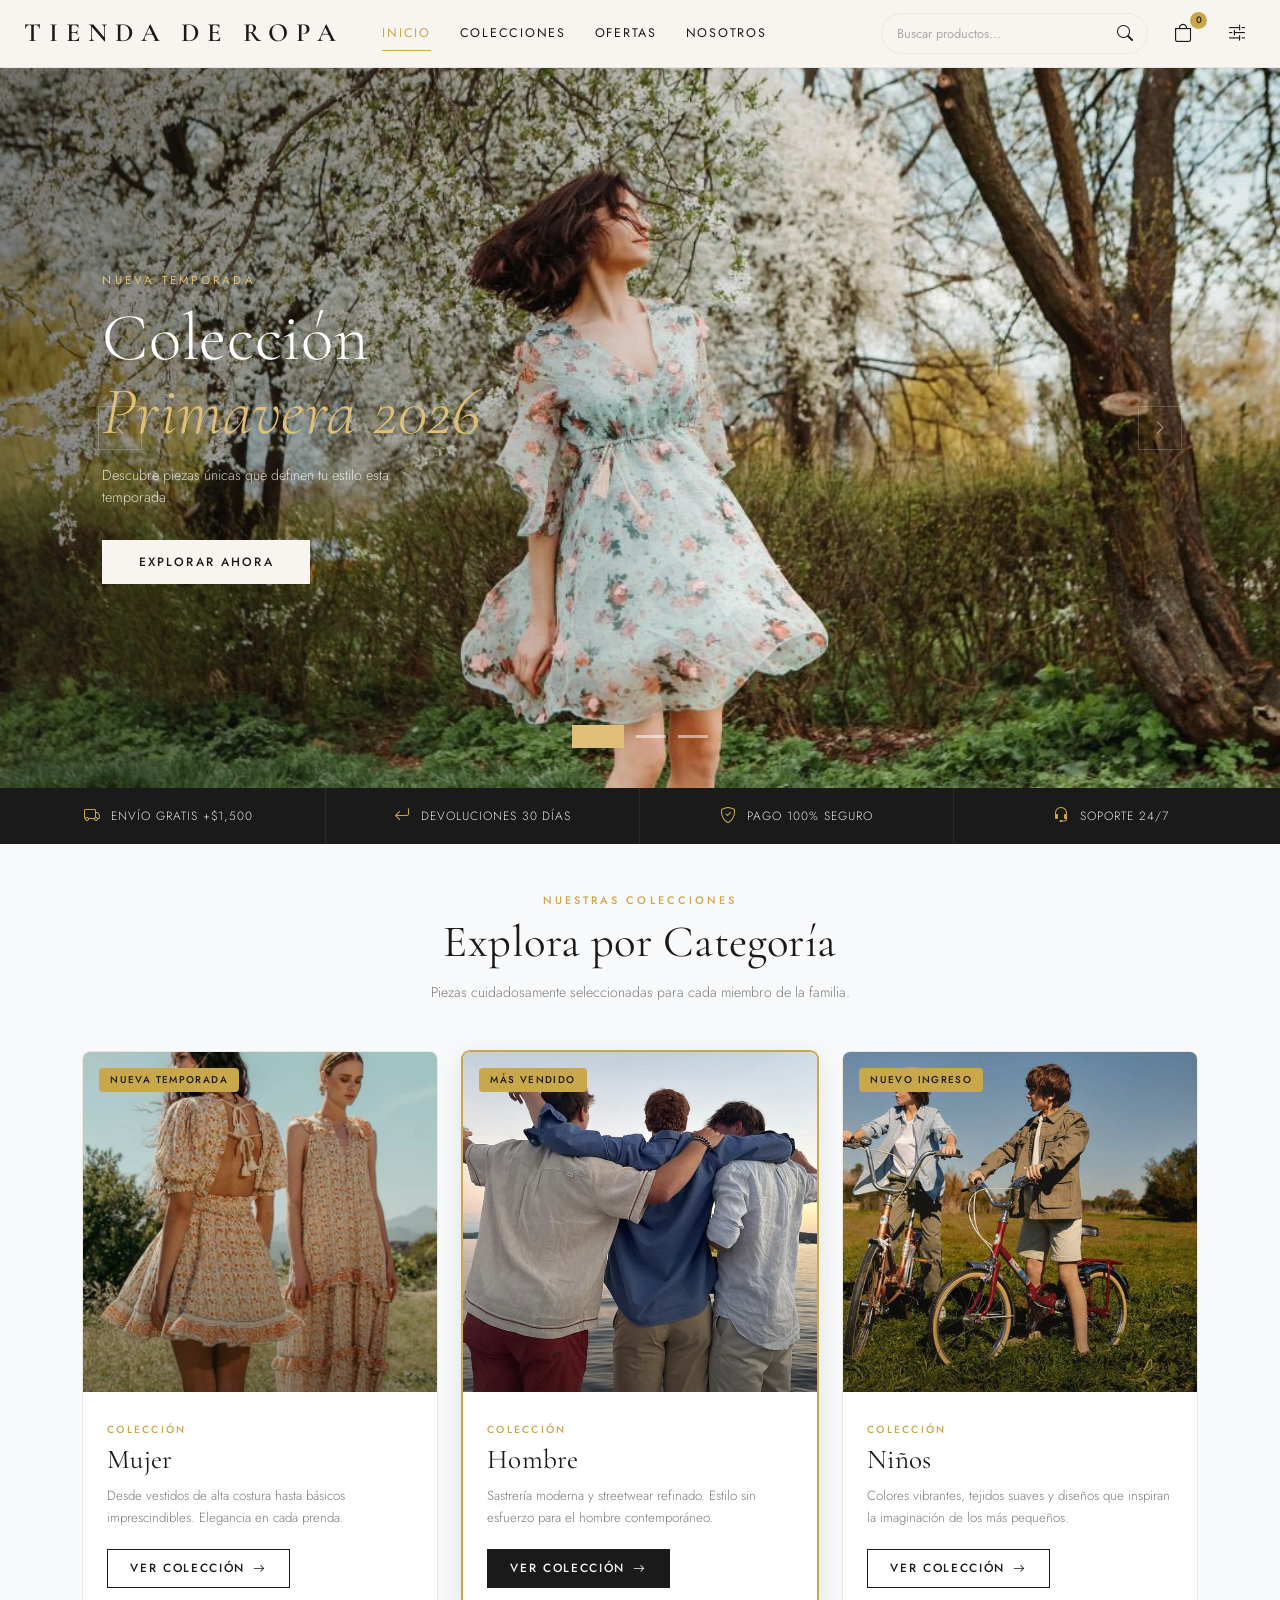
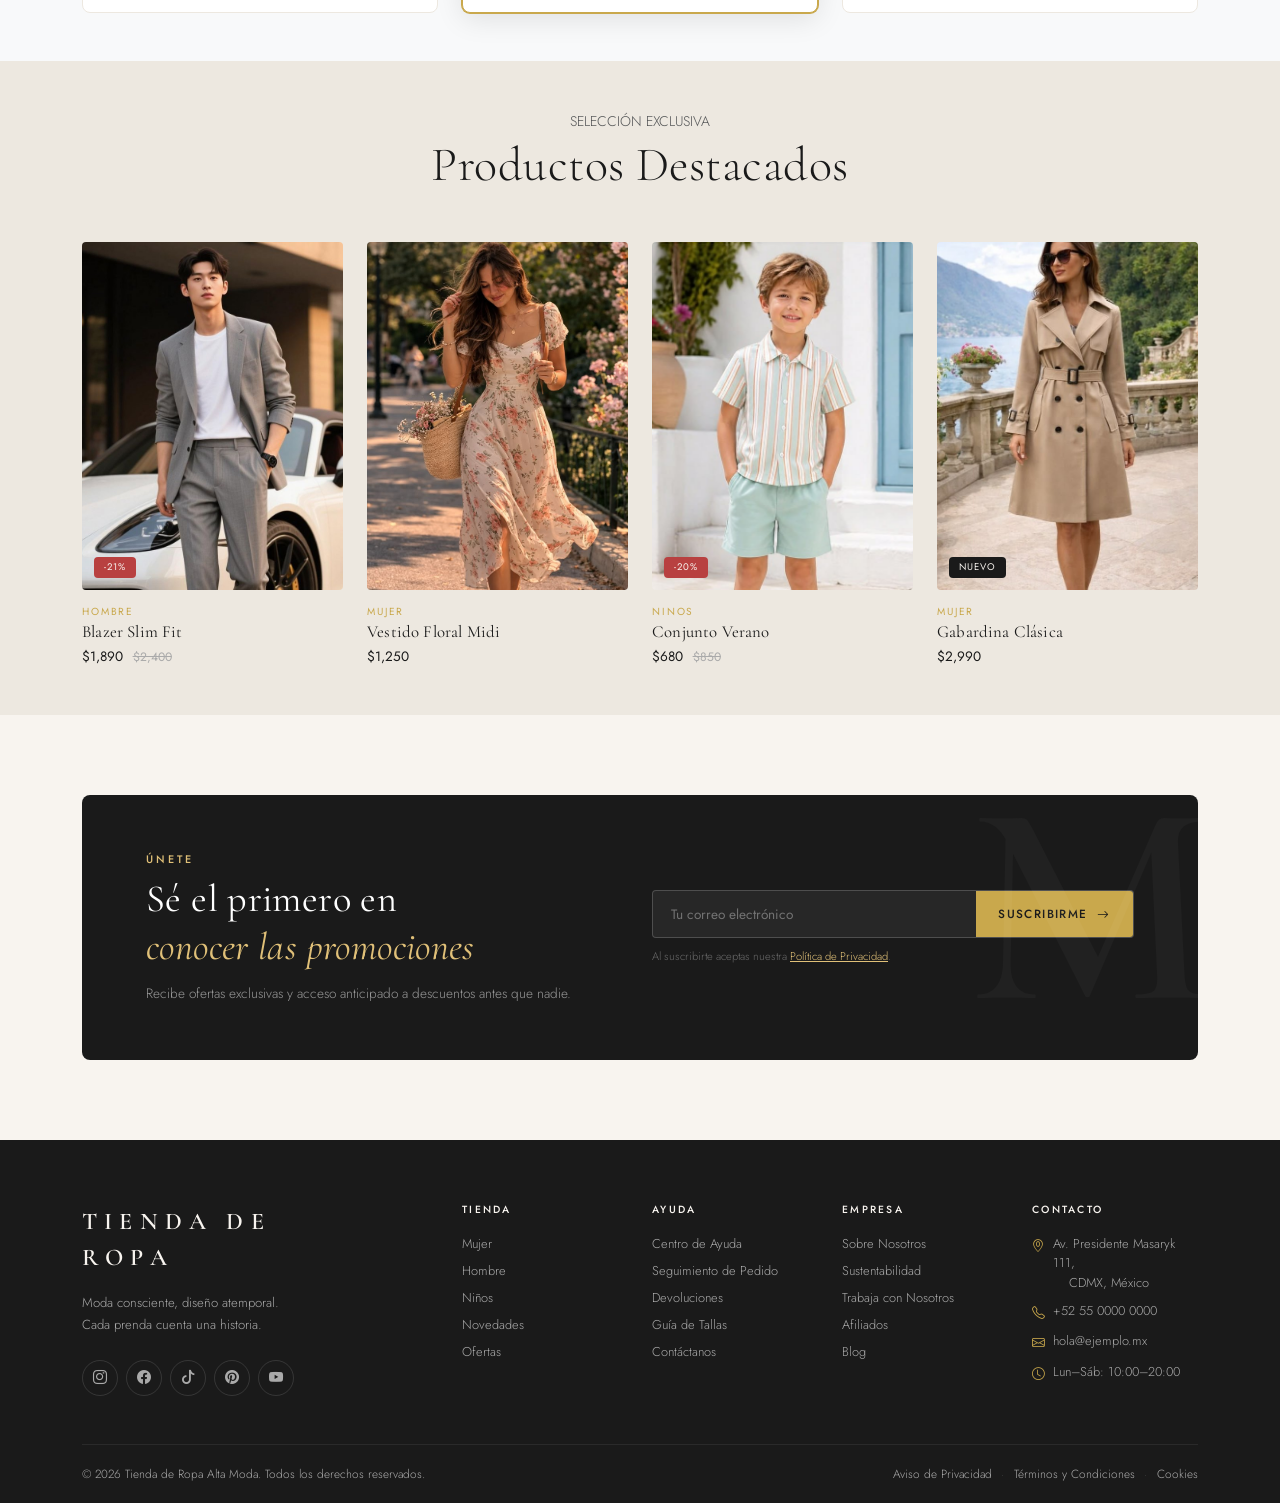
==== commit b673722a: "Expansión de las colecciones y reparacion de botones" ====
--- a/index.html
+++ b/index.html
@@ -4,168 +4,74 @@
   <meta charset="UTF-8" />
   <meta name="viewport" content="width=device-width, initial-scale=1.0" />
   <title>Tienda de Ropa — Alta Moda</title>
-
-  <!-- Bootstrap 5 CSS -->
-  <link
-    href="https://cdn.jsdelivr.net/npm/bootstrap@5.3.3/dist/css/bootstrap.min.css"
-    rel="stylesheet"
-  />
-  <!-- Bootstrap Icons -->
-  <link
-    href="https://cdn.jsdelivr.net/npm/bootstrap-icons@1.11.3/font/bootstrap-icons.min.css"
-    rel="stylesheet"
-  />
-  <!-- Google Fonts -->
+  <link href="https://cdn.jsdelivr.net/npm/bootstrap@5.3.3/dist/css/bootstrap.min.css" rel="stylesheet" />
+  <link href="https://cdn.jsdelivr.net/npm/bootstrap-icons@1.11.3/font/bootstrap-icons.min.css" rel="stylesheet" />
   <link rel="preconnect" href="https://fonts.googleapis.com" />
   <link rel="preconnect" href="https://fonts.gstatic.com" crossorigin />
-  <link
-    href="https://fonts.googleapis.com/css2?family=Cormorant+Garamond:ital,wght@0,300;0,400;0,600;1,300;1,400&family=Jost:wght@300;400;500&display=swap"
-    rel="stylesheet"
-  />
-  <!-- Custom CSS -->
+  <link href="https://fonts.googleapis.com/css2?family=Cormorant+Garamond:ital,wght@0,300;0,400;0,600;1,300;1,400&family=Jost:wght@300;400;500&display=swap" rel="stylesheet" />
   <link rel="stylesheet" href="src/css/style.css" />
 </head>
 <body>
 
-  <!-- ═══════════════════════════════════════════════
-       NAVBAR
-  ═══════════════════════════════════════════════ -->
   <nav class="navbar navbar-expand-lg sticky-top" id="mainNavbar">
     <div class="container-fluid px-4">
-
-      <!-- Brand -->
-      <a class="navbar-brand" href="index.html">
-        <span class="brand-word">Tienda de Ropa</span>
-      </a>
-
-      <!-- Mobile: cart + settings toggle -->
+      <a class="navbar-brand" href="index.html"><span class="brand-word">Tienda de Ropa</span></a>
       <div class="d-flex d-lg-none align-items-center gap-3 ms-auto me-2">
         <a href="carrito.html" class="nav-icon-btn position-relative" aria-label="Ver carrito">
-          <i class="bi bi-bag"></i>
-          <span class="cart-badge">3</span>
+          <i class="bi bi-bag"></i><span class="cart-badge">0</span>
         </a>
-        <!-- Settings offcanvas trigger (mobile) -->
-        <button
-          class="nav-icon-btn"
-          type="button"
-          data-bs-toggle="offcanvas"
-          data-bs-target="#settingsOffcanvas"
-          aria-controls="settingsOffcanvas"
-          aria-label="Configuraciones"
-        >
+        <button class="nav-icon-btn" type="button" data-bs-toggle="offcanvas" data-bs-target="#settingsOffcanvas" aria-label="Configuraciones">
           <i class="bi bi-sliders2"></i>
         </button>
       </div>
-
-      <!-- Hamburger for main menu -->
-      <button
-        class="navbar-toggler"
-        type="button"
-        data-bs-toggle="collapse"
-        data-bs-target="#navbarMain"
-        aria-controls="navbarMain"
-        aria-expanded="false"
-        aria-label="Menú"
-      >
-        <span class="hamburger-line"></span>
-        <span class="hamburger-line"></span>
-        <span class="hamburger-line"></span>
+      <button class="navbar-toggler" type="button" data-bs-toggle="collapse" data-bs-target="#navbarMain" aria-expanded="false" aria-label="Menú">
+        <span class="hamburger-line"></span><span class="hamburger-line"></span><span class="hamburger-line"></span>
       </button>
-
-      <!-- Collapsible content -->
       <div class="collapse navbar-collapse" id="navbarMain">
-
-        <!-- Nav links (left of search) -->
         <ul class="navbar-nav me-auto mb-2 mb-lg-0 ms-lg-4">
-          <li class="nav-item">
-            <a class="nav-link active" href="index.html">Inicio</a>
-          </li>
+          <li class="nav-item"><a class="nav-link active" href="index.html">Inicio</a></li>
           <li class="nav-item dropdown">
-            <a
-              class="nav-link dropdown-toggle"
-              href="#"
-              role="button"
-              data-bs-toggle="dropdown"
-            >Colecciones</a>
+            <a class="nav-link dropdown-toggle" href="#" role="button" data-bs-toggle="dropdown">Colecciones</a>
             <ul class="dropdown-menu dropdown-menu-custom">
               <li><a class="dropdown-item" href="coleccion.html?cat=hombre">Hombre</a></li>
               <li><a class="dropdown-item" href="coleccion.html?cat=mujer">Mujer</a></li>
               <li><a class="dropdown-item" href="coleccion.html?cat=ninos">Niños</a></li>
               <li><hr class="dropdown-divider" /></li>
-              <li><a class="dropdown-item" href="#coleccion.html?cat=novedades">Novedades</a></li>
+              <li><a class="dropdown-item" href="coleccion.html?cat=novedades">Novedades</a></li>
+              <li><hr class="dropdown-divider" /></li>
+              <li><a class="dropdown-item" href="coleccion.html?temporada=primavera">🌸 Primavera</a></li>
+              <li><a class="dropdown-item" href="coleccion.html?temporada=verano">☀️ Verano</a></li>
+              <li><a class="dropdown-item" href="coleccion.html?temporada=otono">🍂 Otoño</a></li>
+              <li><a class="dropdown-item" href="coleccion.html?temporada=invierno">❄️ Invierno</a></li>
             </ul>
           </li>
-          <li class="nav-item">
-            <a class="nav-link" href="ofertas.html">Ofertas</a>
-          </li>
-          <li class="nav-item">
-            <a class="nav-link" href="#">Nosotros</a>
-          </li>
+          <li class="nav-item"><a class="nav-link" href="ofertas.html">Ofertas</a></li>
+          <li class="nav-item"><a class="nav-link" href="#">Nosotros</a></li>
         </ul>
-
-        <!-- Search bar -->
         <form class="search-form d-flex align-items-center me-lg-3 my-2 my-lg-0" role="search" id="searchForm">
           <div class="search-wrapper">
-            <input
-              class="search-input"
-              type="search"
-              id="searchInput"
-              placeholder="Buscar productos..."
-              aria-label="Buscar"
-            />
-            <button class="search-btn" type="submit" aria-label="Buscar">
-              <i class="bi bi-search"></i>
-            </button>
+            <input class="search-input" type="search" id="searchInput" placeholder="Buscar productos..." aria-label="Buscar" />
+            <button class="search-btn" type="submit" aria-label="Buscar"><i class="bi bi-search"></i></button>
           </div>
         </form>
-
-        <!-- Desktop: cart + settings -->
         <div class="d-none d-lg-flex align-items-center gap-3">
           <a href="carrito.html" class="nav-icon-btn position-relative" aria-label="Carrito de compras">
-            <i class="bi bi-bag"></i>
-            <span class="cart-badge">3</span>
+            <i class="bi bi-bag"></i><span class="cart-badge">0</span>
           </a>
-
-          <!-- Settings offcanvas trigger (desktop) -->
-          <button
-            class="nav-icon-btn settings-btn"
-            type="button"
-            data-bs-toggle="offcanvas"
-            data-bs-target="#settingsOffcanvas"
-            aria-controls="settingsOffcanvas"
-            aria-label="Configuraciones"
-          >
+          <button class="nav-icon-btn settings-btn" type="button" data-bs-toggle="offcanvas" data-bs-target="#settingsOffcanvas" aria-label="Configuraciones">
             <i class="bi bi-sliders2"></i>
           </button>
         </div>
-
-      </div><!-- /collapse -->
+      </div>
     </div>
   </nav>
 
-  <!-- ═══════════════════════════════════════════════
-       SETTINGS OFFCANVAS (Menú hamburguesa de Config.)
-  ═══════════════════════════════════════════════ -->
-  <div
-    class="offcanvas offcanvas-end offcanvas-settings"
-    tabindex="-1"
-    id="settingsOffcanvas"
-    aria-labelledby="settingsOffcanvasLabel"
-  >
+  <div class="offcanvas offcanvas-end offcanvas-settings" tabindex="-1" id="settingsOffcanvas" aria-labelledby="settingsOffcanvasLabel">
     <div class="offcanvas-header">
-      <h5 class="offcanvas-title" id="settingsOffcanvasLabel">
-        <i class="bi bi-sliders2 me-2"></i>Configuraciones
-      </h5>
-      <button
-        type="button"
-        class="btn-close btn-close-settings"
-        data-bs-dismiss="offcanvas"
-        aria-label="Cerrar"
-      ></button>
+      <h5 class="offcanvas-title" id="settingsOffcanvasLabel"><i class="bi bi-sliders2 me-2"></i>Configuraciones</h5>
+      <button type="button" class="btn-close btn-close-settings" data-bs-dismiss="offcanvas" aria-label="Cerrar"></button>
     </div>
     <div class="offcanvas-body">
-
-      <!-- Dark mode -->
       <div class="settings-section">
         <h6 class="settings-section-title">Apariencia</h6>
         <div class="setting-row">
@@ -174,19 +80,11 @@
             <p class="setting-desc">Cambia entre tema claro y oscuro.</p>
           </div>
           <div class="form-check form-switch ms-3">
-            <input
-              class="form-check-input toggle-switch"
-              type="checkbox"
-              role="switch"
-              id="darkModeToggle"
-            />
-          </div>
-        </div>
-      </div>
-
+            <input class="form-check-input toggle-switch" type="checkbox" role="switch" id="darkModeToggle" />
+          </div>
+        </div>
+      </div>
       <hr class="settings-divider" />
-
-      <!-- Language -->
       <div class="settings-section">
         <h6 class="settings-section-title">Idioma y Región</h6>
         <div class="setting-row flex-column align-items-start gap-2">
@@ -207,10 +105,7 @@
           </select>
         </div>
       </div>
-
       <hr class="settings-divider" />
-
-      <!-- Account -->
       <div class="settings-section">
         <h6 class="settings-section-title">Cuenta</h6>
         <div class="d-flex flex-column gap-2">
@@ -220,10 +115,7 @@
           <a href="#" class="settings-link"><i class="bi bi-shield-lock me-2"></i>Privacidad y Seguridad</a>
         </div>
       </div>
-
       <hr class="settings-divider" />
-
-      <!-- Notifications -->
       <div class="settings-section">
         <h6 class="settings-section-title">Notificaciones</h6>
         <div class="setting-row">
@@ -239,44 +131,34 @@
           </div>
         </div>
       </div>
-
-      <!-- Save button -->
-      <button class="btn btn-settings-save w-100 mt-4" id="saveSettings">
-        Guardar Cambios
-      </button>
-
+      <button class="btn btn-settings-save w-100 mt-4" id="saveSettings">Guardar Cambios</button>
     </div>
   </div>
 
-  <!-- ═══════════════════════════════════════════════
-       CARRUSEL DE IMÁGENES
-  ═══════════════════════════════════════════════ -->
+  <!-- CARRUSEL -->
   <section class="carousel-section" aria-label="Carrusel principal">
     <div id="heroCarousel" class="carousel slide carousel-fade" data-bs-ride="carousel" data-bs-interval="5000">
-
-      <!-- Indicators -->
       <div class="carousel-indicators">
         <button type="button" data-bs-target="#heroCarousel" data-bs-slide-to="0" class="active" aria-current="true" aria-label="Slide 1"></button>
         <button type="button" data-bs-target="#heroCarousel" data-bs-slide-to="1" aria-label="Slide 2"></button>
         <button type="button" data-bs-target="#heroCarousel" data-bs-slide-to="2" aria-label="Slide 3"></button>
       </div>
-
       <div class="carousel-inner">
 
-        <!-- Slide 1 -->
+        <!-- Slide 1: Primavera 2026 — BOTÓN FUNCIONAL -->
         <div class="carousel-item active">
           <div class="carousel-slide slide-1">
             <div class="carousel-overlay"></div>
             <div class="carousel-content">
               <span class="carousel-eyebrow">Nueva Temporada</span>
               <h2 class="carousel-headline">Colección<br /><em>Primavera 2026</em></h2>
-              <p class="carousel-sub">Descubre piezas únicas que definen tu PRUEBAS.</p>
-              <a href="src/img/principal.jpg" class="btn btn-carousel">Explorar Ahora</a>
-            </div>
-          </div>
-        </div>
-
-        <!-- Slide 2 -->
+              <p class="carousel-sub">Descubre piezas únicas que definen tu estilo esta temporada.</p>
+              <a href="coleccion.html?temporada=primavera" class="btn btn-carousel">EXPLORAR AHORA</a>
+            </div>
+          </div>
+        </div>
+
+        <!-- Slide 2: Recién Llegado — BOTÓN FUNCIONAL -->
         <div class="carousel-item">
           <div class="carousel-slide slide-2">
             <div class="carousel-overlay"></div>
@@ -284,7 +166,7 @@
               <span class="carousel-eyebrow">Recién llegado</span>
               <h2 class="carousel-headline">Impone<br /><em>Tendencia</em></h2>
               <p class="carousel-sub">Diseños modernos, colores de temporada y piezas únicas para renovar tu look.</p>
-              <a href="hombre.html" class="btn btn-carousel">Ver Colección</a>
+              <a href="coleccion.html?cat=novedades" class="btn btn-carousel">VER COLECCIÓN</a>
             </div>
           </div>
         </div>
@@ -295,16 +177,14 @@
             <div class="carousel-overlay"></div>
             <div class="carousel-content">
               <span class="carousel-eyebrow">Promociones Especiales</span>
-              <h2 class="carousel-headline">Hasta 40%<br /><em> de Descuento</em></h2>
+              <h2 class="carousel-headline">Hasta 40%<br /><em>de Descuento</em></h2>
               <p class="carousel-sub">Aprovecha ofertas por tiempo limitado en ropa y colecciones seleccionadas.</p>
-              <a href="ninos.html" class="btn btn-carousel">Descubrir</a>
-            </div>
-          </div>
-        </div>
-
-      </div>
-
-      <!-- Controls -->
+              <a href="ofertas.html" class="btn btn-carousel">Descubrir</a>
+            </div>
+          </div>
+        </div>
+
+      </div>
       <button class="carousel-control-prev" type="button" data-bs-target="#heroCarousel" data-bs-slide="prev">
         <span class="carousel-arrow"><i class="bi bi-chevron-left"></i></span>
         <span class="visually-hidden">Anterior</span>
@@ -313,144 +193,86 @@
         <span class="carousel-arrow"><i class="bi bi-chevron-right"></i></span>
         <span class="visually-hidden">Siguiente</span>
       </button>
-
     </div>
   </section>
 
-  <!-- ═══════════════════════════════════════════════
-       SECTION: FEATURES BAR
-  ═══════════════════════════════════════════════ -->
+  <!-- FEATURES BAR -->
   <section class="features-bar">
     <div class="container-fluid">
       <div class="row g-0">
-        <div class="col-6 col-md-3 feature-item">
-          <i class="bi bi-truck"></i>
-          <span>Envío Gratis +$1,500</span>
-        </div>
-        <div class="col-6 col-md-3 feature-item">
-          <i class="bi bi-arrow-return-left"></i>
-          <span>Devoluciones 30 días</span>
-        </div>
-        <div class="col-6 col-md-3 feature-item">
-          <i class="bi bi-shield-check"></i>
-          <span>Pago 100% Seguro</span>
-        </div>
-        <div class="col-6 col-md-3 feature-item">
-          <i class="bi bi-headset"></i>
-          <span>Soporte 24/7</span>
-        </div>
+        <div class="col-6 col-md-3 feature-item"><i class="bi bi-truck"></i><span>Envío Gratis +$1,500</span></div>
+        <div class="col-6 col-md-3 feature-item"><i class="bi bi-arrow-return-left"></i><span>Devoluciones 30 días</span></div>
+        <div class="col-6 col-md-3 feature-item"><i class="bi bi-shield-check"></i><span>Pago 100% Seguro</span></div>
+        <div class="col-6 col-md-3 feature-item"><i class="bi bi-headset"></i><span>Soporte 24/7</span></div>
       </div>
     </div>
   </section>
 
-  <!-- ═══════════════════════════════════════════════
-       SECTION: CATEGORÍAS (3 CARDS)
-  ═══════════════════════════════════════════════ -->
+  <!-- CATEGORÍAS -->
   <section class="categories-section py-5 bg-light">
     <div class="container">
-
       <div class="section-header text-center">
         <span class="section-eyebrow">Nuestras Colecciones</span>
         <h2 class="section-title">Explora por Categoría</h2>
-        <p class="section-subtitle">
-          Piezas cuidadosamente seleccionadas para cada miembro de la familia.
-        </p>
-      </div>
-
+        <p class="section-subtitle">Piezas cuidadosamente seleccionadas para cada miembro de la familia.</p>
+      </div>
       <div class="row g-4 justify-content-center">
-
-        <!-- Card: Mujer -->
         <div class="col-12 col-md-4">
           <div class="category-card">
             <div class="category-card-img-wrap">
-              <img
-                src="src/img/coleccion-mujer.jpg"
-                alt="Colección Mujer"
-                class="category-card-img"
-                loading="lazy"
-              />
+              <img src="src/img/coleccion-mujer.jpg" alt="Colección Mujer" class="category-card-img" loading="lazy" />
               <div class="category-card-img-overlay"></div>
               <span class="category-card-badge">Nueva Temporada</span>
             </div>
             <div class="category-card-body">
               <span class="category-card-eyebrow">Colección</span>
               <h3 class="category-card-title">Mujer</h3>
-              <p class="category-card-desc">
-                Desde vestidos de alta costura hasta básicos imprescindibles. Elegancia en cada prenda.
-              </p>
-              <a href="coleccion.html?cat=mujer" class="btn btn-category">
-                Ver Colección <i class="bi bi-arrow-right ms-2"></i>
-              </a>
-            </div>
-          </div>
-        </div>
-
-        <!-- Card: Hombre -->
+              <p class="category-card-desc">Desde vestidos de alta costura hasta básicos imprescindibles. Elegancia en cada prenda.</p>
+              <a href="coleccion.html?cat=mujer" class="btn btn-category">Ver Colección <i class="bi bi-arrow-right ms-2"></i></a>
+            </div>
+          </div>
+        </div>
         <div class="col-12 col-md-4">
           <div class="category-card category-card--featured">
             <div class="category-card-img-wrap">
-              <img
-                src="src/img/coleccion-hombre.jpg"
-                alt="Colección Hombre"
-                class="category-card-img"
-                loading="lazy"
-              />
+              <img src="src/img/coleccion-hombre.jpg" alt="Colección Hombre" class="category-card-img" loading="lazy" />
               <div class="category-card-img-overlay"></div>
               <span class="category-card-badge">Más Vendido</span>
             </div>
             <div class="category-card-body">
               <span class="category-card-eyebrow">Colección</span>
               <h3 class="category-card-title">Hombre</h3>
-              <p class="category-card-desc">
-                Sastrería moderna y streetwear refinado. Estilo sin esfuerzo para el hombre contemporáneo.
-              </p>
-              <a href="coleccion.html?cat=hombre" class="btn btn-category btn-category--dark">
-                Ver Colección <i class="bi bi-arrow-right ms-2"></i>
-              </a>
-            </div>
-          </div>
-        </div>
-
-        <!-- Card: Niños -->
+              <p class="category-card-desc">Sastrería moderna y streetwear refinado. Estilo sin esfuerzo para el hombre contemporáneo.</p>
+              <a href="coleccion.html?cat=hombre" class="btn btn-category btn-category--dark">Ver Colección <i class="bi bi-arrow-right ms-2"></i></a>
+            </div>
+          </div>
+        </div>
         <div class="col-12 col-md-4">
           <div class="category-card">
             <div class="category-card-img-wrap">
-              <img
-                src="src/img/coleccion-niños.jpg"
-                alt="Colección Niños"
-                class="category-card-img"
-                loading="lazy"
-              />
+              <img src="src/img/coleccion-niños.jpg" alt="Colección Niños" class="category-card-img" loading="lazy" />
               <div class="category-card-img-overlay"></div>
               <span class="category-card-badge">Nuevo Ingreso</span>
             </div>
             <div class="category-card-body">
               <span class="category-card-eyebrow">Colección</span>
               <h3 class="category-card-title">Niños</h3>
-              <p class="category-card-desc">
-                Colores vibrantes, tejidos suaves y diseños que inspiran la imaginación de los más pequeños.
-              </p>
-              <a href="coleccion.html?cat=ninos" class="btn btn-category">
-                Ver Colección <i class="bi bi-arrow-right ms-2"></i>
-              </a>
-            </div>
-          </div>
-        </div>
-
+              <p class="category-card-desc">Colores vibrantes, tejidos suaves y diseños que inspiran la imaginación de los más pequeños.</p>
+              <a href="coleccion.html?cat=ninos" class="btn btn-category">Ver Colección <i class="bi bi-arrow-right ms-2"></i></a>
+            </div>
+          </div>
+        </div>
       </div>
     </div>
   </section>
 
-  <!-- ═══════════════════════════════════════════════
-       SECTION: PRODUCTOS DESTACADOS
-  ═══════════════════════════════════════════════ -->
+  <!-- PRODUCTOS DESTACADOS -->
   <section class="featured-section py-5">
     <div class="container">
       <div class="text-center mb-5">
         <span class="text-uppercase tracking-wider text-muted small">Selección Exclusiva</span>
         <h2 class="display-5 font-serif mt-1">Productos Destacados</h2>
       </div>
-
       <div class="row g-4 justify-content-center" id="featuredProductsContainer">
         <div class="text-center my-5">
           <div class="spinner-border text-dark" role="status">
@@ -458,39 +280,26 @@
           </div>
         </div>
       </div>
-
     </div>
   </section>
 
-  <!-- ═══════════════════════════════════════════════
-       SECTION: NEWSLETTER
-  ═══════════════════════════════════════════════ -->
+  <!-- NEWSLETTER -->
   <section class="newsletter-section">
     <div class="container">
       <div class="newsletter-inner">
         <div class="row align-items-center gy-4">
           <div class="col-lg-6">
-            <span class="section-eyebrow" style="color:var(--gold-light)">Únete a X</span>
-            <h2 class="newsletter-title">Sé el primero en<br /><em>conocer las novedades</em></h2>
-            <p class="newsletter-sub">Recibe acceso exclusivo a nuevas colecciones, ofertas y eventos especiales.</p>
+            <span class="section-eyebrow" style="color:var(--gold-light)">Únete</span>
+            <h2 class="newsletter-title">Sé el primero en<br /><em>conocer las promociones</em></h2>
+            <p class="newsletter-sub">Recibe ofertas exclusivas y acceso anticipado a descuentos antes que nadie.</p>
           </div>
           <div class="col-lg-6">
             <form class="newsletter-form" id="newsletterForm" novalidate>
               <div class="newsletter-input-wrap">
-                <input
-                  type="email"
-                  class="newsletter-input"
-                  placeholder="Tu correo electrónico"
-                  required
-                  aria-label="Correo electrónico"
-                />
-                <button type="submit" class="btn newsletter-submit">
-                  Suscribirme <i class="bi bi-arrow-right ms-1"></i>
-                </button>
-              </div>
-              <p class="newsletter-disclaimer">
-                Al suscribirte aceptas nuestra <a href="#">Política de Privacidad</a>.
-              </p>
+                <input type="email" class="newsletter-input" placeholder="Tu correo electrónico" required aria-label="Correo electrónico" />
+                <button type="submit" class="btn newsletter-submit">Suscribirme <i class="bi bi-arrow-right ms-1"></i></button>
+              </div>
+              <p class="newsletter-disclaimer">Al suscribirte aceptas nuestra <a href="#">Política de Privacidad</a>.</p>
             </form>
           </div>
         </div>
@@ -498,23 +307,13 @@
     </div>
   </section>
 
-  <!-- ═══════════════════════════════════════════════
-       FOOTER
-  ═══════════════════════════════════════════════ -->
+  <!-- FOOTER -->
   <footer class="site-footer">
     <div class="container">
-
-      <!-- Footer top -->
       <div class="row gy-5 footer-top">
-
-        <!-- Brand column -->
         <div class="col-12 col-md-4 col-lg-3">
           <a href="index.html" class="footer-brand">Tienda de Ropa</a>
-          <p class="footer-tagline">
-            Moda consciente, diseño atemporal.<br />
-            Cada prenda cuenta una historia.
-          </p>
-          <!-- Social icons -->
+          <p class="footer-tagline">Moda consciente, diseño atemporal.<br />Cada prenda cuenta una historia.</p>
           <div class="social-links">
             <a href="#" class="social-link" aria-label="Instagram"><i class="bi bi-instagram"></i></a>
             <a href="#" class="social-link" aria-label="Facebook"><i class="bi bi-facebook"></i></a>
@@ -523,27 +322,26 @@
             <a href="#" class="social-link" aria-label="YouTube"><i class="bi bi-youtube"></i></a>
           </div>
         </div>
-
-        <!-- Links columns -->
         <div class="col-6 col-md-2 col-lg-2 offset-lg-1">
           <h6 class="footer-col-title">Tienda</h6>
           <ul class="footer-links">
-            <li><a href="#coleccion.html?cat=mujer">Mujer</a></li>
-            <li><a href="#coleccion.html?cat=hombre">Hombre</a></li>
-            <li><a href="#coleccion.html?cat=ninos">Niños</a></li>
-            <li><a href="#coleccion.html?cat=novedades">Novedades</a></li>
-            <li><a href="#">Ofertas</a></li>
+            <li><a href="coleccion.html?cat=mujer">Mujer</a></li>
+            <li><a href="coleccion.html?cat=hombre">Hombre</a></li>
+            <li><a href="coleccion.html?cat=ninos">Niños</a></li>
+            <li><a href="coleccion.html?cat=novedades">Novedades</a></li>
+            <li><a href="ofertas.html">Ofertas</a></li>
           </ul>
         </div>
 
+        <!-- COLUMNA AYUDA — TODOS FUNCIONALES CON MODAL -->
         <div class="col-6 col-md-2 col-lg-2">
           <h6 class="footer-col-title">Ayuda</h6>
           <ul class="footer-links">
-            <li><a href="#">Centro de Ayuda</a></li>
-            <li><a href="#">Seguimiento de Pedido</a></li>
-            <li><a href="#">Devoluciones</a></li>
-            <li><a href="#">Guía de Tallas</a></li>
-            <li><a href="#">Contáctanos</a></li>
+            <li><a href="#" data-bs-toggle="modal" data-bs-target="#modalCentroAyuda">Centro de Ayuda</a></li>
+            <li><a href="#" data-bs-toggle="modal" data-bs-target="#modalSeguimiento">Seguimiento de Pedido</a></li>
+            <li><a href="#" data-bs-toggle="modal" data-bs-target="#modalDevoluciones">Devoluciones</a></li>
+            <li><a href="#" data-bs-toggle="modal" data-bs-target="#modalGuiaTallas">Guía de Tallas</a></li>
+            <li><a href="#" data-bs-toggle="modal" data-bs-target="#modalContacto">Contáctanos</a></li>
           </ul>
         </div>
 
@@ -553,12 +351,10 @@
             <li><a href="#">Sobre Nosotros</a></li>
             <li><a href="#">Sustentabilidad</a></li>
             <li><a href="#">Trabaja con Nosotros</a></li>
-            <li><a href="login.html" class="footer-link">Afiliados</a></li>
+            <li><a href="#">Afiliados</a></li>
             <li><a href="#">Blog</a></li>
           </ul>
         </div>
-
-        <!-- Contact column -->
         <div class="col-6 col-md-4 col-lg-2">
           <h6 class="footer-col-title">Contacto</h6>
           <ul class="footer-links footer-contact">
@@ -568,16 +364,11 @@
             <li><i class="bi bi-clock me-2"></i>Lun–Sáb: 10:00–20:00</li>
           </ul>
         </div>
-
-      </div><!-- /footer-top -->
-
-      <!-- Footer bottom -->
+      </div>
       <div class="footer-bottom">
         <div class="row align-items-center gy-2">
           <div class="col-md-6 text-center text-md-start">
-            <p class="footer-copy">
-              &copy; 2026 ejemolo Alta Moda. Todos los derechos reservados.
-            </p>
+            <p class="footer-copy">&copy; 2026 Tienda de Ropa Alta Moda. Todos los derechos reservados.</p>
           </div>
           <div class="col-md-6 text-center text-md-end">
             <div class="footer-legal">
@@ -590,38 +381,22 @@
           </div>
         </div>
       </div>
-
     </div>
   </footer>
 
-  <!-- Back-to-top button -->
-  <button class="back-to-top" id="backToTop" aria-label="Volver arriba">
-    <i class="bi bi-arrow-up"></i>
-  </button>
-
-  <!-- Toast: save settings feedback -->
+  <button class="back-to-top" id="backToTop" aria-label="Volver arriba"><i class="bi bi-arrow-up"></i></button>
+
   <div class="toast-container position-fixed bottom-0 end-0 p-3" style="z-index:9999">
     <div id="settingsToast" class="toast align-items-center text-bg-dark border-0" role="alert" aria-live="assertive" aria-atomic="true">
       <div class="d-flex">
-        <div class="toast-body">
-          <i class="bi bi-check-circle me-2"></i> Cambios guardados correctamente.
-        </div>
+        <div class="toast-body"><i class="bi bi-check-circle me-2"></i> Cambios guardados correctamente.</div>
         <button type="button" class="btn-close btn-close-white me-2 m-auto" data-bs-dismiss="toast" aria-label="Cerrar"></button>
       </div>
     </div>
   </div>
 
-  <!-- Bootstrap 5 JS -->
-  <script src="https://cdn.jsdelivr.net/npm/bootstrap@5.3.3/dist/js/bootstrap.bundle.min.js"></script>
-  <!-- Main JS -->
-  <script type="module" src="src/js/main.js"></script>
-
-  
-  <!-- ═══════════════════════════════════════════════
-       Esqueleto Modal
-  ═══════════════════════════════════════════════ -->
-  
-  <div class="modal fade" id="productDetailModal" tabindex="-1" aria-labelledby="productDetailModalLabel" aria-hidden="true">
+  <!-- MODAL: Detalle Producto -->
+  <div class="modal fade" id="productDetailModal" tabindex="-1" aria-hidden="true">
     <div class="modal-dialog modal-dialog-centered modal-lg">
       <div class="modal-content rounded-0">
         <div class="modal-header border-0">
@@ -630,15 +405,27 @@
         <div class="modal-body p-4 pt-0">
           <div class="row g-4">
             <div class="col-md-6">
-              <img src="" id="modalProductImg" class="img-fluid w-100" style="object-fit: cover; height: 450px;" alt="Producto">
+              <img src="" id="modalProductImg" class="img-fluid w-100" style="object-fit:cover;height:450px;" alt="Producto">
             </div>
             <div class="col-md-6 d-flex flex-column justify-content-center">
-              <span class="text-muted small text-uppercase tracking-wider" id="modalProductCategory">CATEGORÍA</span>
+              <span class="text-muted small text-uppercase" id="modalProductCategory">CATEGORÍA</span>
               <h3 class="display-6 my-2" id="modalProductName">Nombre del Producto</h3>
               <p class="fs-4 text-dark mb-4" id="modalProductPrice">$0.00</p>
-              <p class="text-muted mb-4 small">Esta prenda de alta costura ha sido confeccionada con materiales sustentables premium de nuestra línea de temporada. Ajuste perfecto de diseño contemporáneo.</p>
-              
-              <button id="modalBtnAddToCart" class="btn btn-dark w-100 rounded-0 py-3 text-uppercase tracking-wider">
+              <p class="text-muted mb-4 small">Esta prenda ha sido confeccionada con materiales sustentables premium de nuestra línea de temporada.</p>
+              <div class="mb-3">
+                <label class="form-label text-uppercase small text-muted" style="font-size:.7rem;letter-spacing:1px;">Seleccionar Talla</label>
+                <select class="form-select rounded-0" id="modalProductSize" style="font-family:'Jost';font-size:.85rem;">
+                  <option value="S">S — Chica</option>
+                  <option value="M" selected>M — Mediana</option>
+                  <option value="L">L — Grande</option>
+                  <option value="XL">XL — Extra Grande</option>
+                </select>
+              </div>
+              <div class="mb-4">
+                <label class="form-label text-uppercase small text-muted" style="font-size:.7rem;letter-spacing:1px;">Cantidad</label>
+                <input type="number" class="form-control rounded-0" id="modalProductQty" value="1" min="1" style="width:90px;font-family:'Jost';font-size:.85rem;">
+              </div>
+              <button id="modalBtnAddToCart" class="btn btn-dark w-100 rounded-0 py-3 text-uppercase">
                 <i class="bi bi-bag-plus me-2"></i> Añadir a la Bolsa
               </button>
             </div>
@@ -648,5 +435,305 @@
     </div>
   </div>
 
+  <!-- MODAL: Centro de Ayuda -->
+  <div class="modal fade" id="modalCentroAyuda" tabindex="-1" aria-hidden="true">
+    <div class="modal-dialog modal-dialog-centered modal-lg">
+      <div class="modal-content rounded-0">
+        <div class="modal-header border-0 pb-0">
+          <h5 class="modal-title" style="font-family:'Cormorant Garamond',serif;font-size:1.8rem;">
+            <i class="bi bi-question-circle me-2" style="color:var(--gold)"></i>Centro de Ayuda
+          </h5>
+          <button type="button" class="btn-close" data-bs-dismiss="modal" aria-label="Cerrar"></button>
+        </div>
+        <div class="modal-body p-4">
+          <p class="text-muted small mb-4">Encuentra respuestas a las preguntas más frecuentes sobre nuestros productos y servicios.</p>
+          <div class="accordion accordion-flush" id="faqAccordion">
+            <div class="accordion-item border-top">
+              <h2 class="accordion-header">
+                <button class="accordion-button collapsed" type="button" data-bs-toggle="collapse" data-bs-target="#faq1">¿Cuánto tarda en llegar mi pedido?</button>
+              </h2>
+              <div id="faq1" class="accordion-collapse collapse" data-bs-parent="#faqAccordion">
+                <div class="accordion-body text-muted small">Los pedidos estándar se entregan en 3 a 5 días hábiles dentro de la CDMX. Para el interior de la república, entre 5 y 8 días hábiles.</div>
+              </div>
+            </div>
+            <div class="accordion-item">
+              <h2 class="accordion-header">
+                <button class="accordion-button collapsed" type="button" data-bs-toggle="collapse" data-bs-target="#faq2">¿Puedo cambiar mi talla después de realizar la compra?</button>
+              </h2>
+              <div id="faq2" class="accordion-collapse collapse" data-bs-parent="#faqAccordion">
+                <div class="accordion-body text-muted small">Sí, tienes hasta 30 días naturales desde la recepción del pedido para solicitar un cambio de talla, siempre que la prenda esté en perfecto estado y con etiquetas.</div>
+              </div>
+            </div>
+            <div class="accordion-item">
+              <h2 class="accordion-header">
+                <button class="accordion-button collapsed" type="button" data-bs-toggle="collapse" data-bs-target="#faq3">¿Qué métodos de pago aceptan?</button>
+              </h2>
+              <div id="faq3" class="accordion-collapse collapse" data-bs-parent="#faqAccordion">
+                <div class="accordion-body text-muted small">Aceptamos tarjetas de crédito y débito (Visa, Mastercard, AmEx), PayPal, transferencia bancaria y pago en efectivo en tiendas OXXO.</div>
+              </div>
+            </div>
+            <div class="accordion-item">
+              <h2 class="accordion-header">
+                <button class="accordion-button collapsed" type="button" data-bs-toggle="collapse" data-bs-target="#faq4">¿Tienen tiendas físicas?</button>
+              </h2>
+              <div id="faq4" class="accordion-collapse collapse" data-bs-parent="#faqAccordion">
+                <div class="accordion-body text-muted small">Sí, contamos con nuestra flagship store en Av. Presidente Masaryk 111, Polanco, CDMX. Horario: Lun–Sáb 10:00–20:00.</div>
+              </div>
+            </div>
+          </div>
+          <div class="mt-4 text-center">
+            <p class="small text-muted">¿No encontraste tu respuesta?</p>
+            <button class="btn btn-dark rounded-0 px-4" data-bs-dismiss="modal" data-bs-toggle="modal" data-bs-target="#modalContacto">Contáctanos directamente</button>
+          </div>
+        </div>
+      </div>
+    </div>
+  </div>
+
+  <!-- MODAL: Seguimiento de Pedido -->
+  <div class="modal fade" id="modalSeguimiento" tabindex="-1" aria-hidden="true">
+    <div class="modal-dialog modal-dialog-centered">
+      <div class="modal-content rounded-0">
+        <div class="modal-header border-0 pb-0">
+          <h5 class="modal-title" style="font-family:'Cormorant Garamond',serif;font-size:1.8rem;">
+            <i class="bi bi-box-seam me-2" style="color:var(--gold)"></i>Seguimiento de Pedido
+          </h5>
+          <button type="button" class="btn-close" data-bs-dismiss="modal" aria-label="Cerrar"></button>
+        </div>
+        <div class="modal-body p-4">
+          <p class="text-muted small mb-4">Ingresa tu número de pedido para conocer el estado actual de tu envío.</p>
+          <div class="mb-3">
+            <label class="form-label text-uppercase small text-muted" style="font-size:.72rem;letter-spacing:1px;">Número de Pedido</label>
+            <input type="text" class="form-control rounded-0" id="trackingOrderInput" placeholder="Ej. MX-2026-00123" style="font-family:'Jost'">
+          </div>
+          <div class="mb-4">
+            <label class="form-label text-uppercase small text-muted" style="font-size:.72rem;letter-spacing:1px;">Correo Electrónico</label>
+            <input type="email" class="form-control rounded-0" id="trackingEmailInput" placeholder="tucorreo@ejemplo.com" style="font-family:'Jost'">
+          </div>
+          <button class="btn btn-dark w-100 rounded-0 py-2 text-uppercase" style="letter-spacing:.1em;font-size:.8rem;" id="btnBuscarPedido">
+            <i class="bi bi-search me-2"></i>Buscar Pedido
+          </button>
+          <div id="trackingResult" class="mt-4 d-none">
+            <div class="border p-3" style="border-left:3px solid var(--gold)!important;">
+              <p class="small mb-1 text-muted text-uppercase" style="letter-spacing:.08em;">Estado del pedido</p>
+              <h6 style="font-family:'Cormorant Garamond',serif;">📦 En camino — Estimado: 2 días hábiles</h6>
+              <p class="small text-muted mb-0">Tu pedido salió de nuestro almacén y está en ruta con el servicio de mensajería.</p>
+            </div>
+          </div>
+        </div>
+      </div>
+    </div>
+  </div>
+
+  <!-- MODAL: Devoluciones -->
+  <div class="modal fade" id="modalDevoluciones" tabindex="-1" aria-hidden="true">
+    <div class="modal-dialog modal-dialog-centered modal-lg">
+      <div class="modal-content rounded-0">
+        <div class="modal-header border-0 pb-0">
+          <h5 class="modal-title" style="font-family:'Cormorant Garamond',serif;font-size:1.8rem;">
+            <i class="bi bi-arrow-return-left me-2" style="color:var(--gold)"></i>Política de Devoluciones
+          </h5>
+          <button type="button" class="btn-close" data-bs-dismiss="modal" aria-label="Cerrar"></button>
+        </div>
+        <div class="modal-body p-4">
+          <div class="row g-4">
+            <div class="col-md-6">
+              <div class="p-3 h-100" style="background:#f8f4ef;border-left:3px solid var(--gold);">
+                <h6 class="text-uppercase mb-3" style="letter-spacing:.1em;font-size:.75rem;">✅ Lo que sí aceptamos</h6>
+                <ul class="small text-muted ps-3">
+                  <li class="mb-2">Prendas sin usar, con etiquetas originales</li>
+                  <li class="mb-2">Artículos recibidos en los últimos <strong>30 días</strong></li>
+                  <li class="mb-2">Producto en empaque original</li>
+                  <li class="mb-2">Defectos de fabricación (cualquier tiempo)</li>
+                </ul>
+              </div>
+            </div>
+            <div class="col-md-6">
+              <div class="p-3 h-100" style="background:#fff5f5;border-left:3px solid #b84040;">
+                <h6 class="text-uppercase mb-3" style="letter-spacing:.1em;font-size:.75rem;">❌ Lo que NO aceptamos</h6>
+                <ul class="small text-muted ps-3">
+                  <li class="mb-2">Prendas usadas, lavadas o alteradas</li>
+                  <li class="mb-2">Artículos en oferta final o liquidación</li>
+                  <li class="mb-2">Ropa interior o artículos de higiene personal</li>
+                  <li class="mb-2">Pedidos con más de 30 días de recibidos</li>
+                </ul>
+              </div>
+            </div>
+            <div class="col-12">
+              <h6 class="text-uppercase mb-3" style="letter-spacing:.1em;font-size:.75rem;">📋 Proceso de Devolución</h6>
+              <div class="d-flex gap-3 flex-wrap">
+                <div class="text-center flex-fill">
+                  <div class="rounded-circle d-inline-flex align-items-center justify-content-center mb-2" style="width:40px;height:40px;background:var(--charcoal);color:var(--gold);font-family:'Jost';font-weight:500;">1</div>
+                  <p class="small text-muted mb-0">Solicita tu devolución por correo</p>
+                </div>
+                <div class="text-center flex-fill">
+                  <div class="rounded-circle d-inline-flex align-items-center justify-content-center mb-2" style="width:40px;height:40px;background:var(--charcoal);color:var(--gold);font-family:'Jost';font-weight:500;">2</div>
+                  <p class="small text-muted mb-0">Empaca la prenda y adjunta tu ticket</p>
+                </div>
+                <div class="text-center flex-fill">
+                  <div class="rounded-circle d-inline-flex align-items-center justify-content-center mb-2" style="width:40px;height:40px;background:var(--charcoal);color:var(--gold);font-family:'Jost';font-weight:500;">3</div>
+                  <p class="small text-muted mb-0">Envía a nuestro almacén o visítanos</p>
+                </div>
+                <div class="text-center flex-fill">
+                  <div class="rounded-circle d-inline-flex align-items-center justify-content-center mb-2" style="width:40px;height:40px;background:var(--charcoal);color:var(--gold);font-family:'Jost';font-weight:500;">4</div>
+                  <p class="small text-muted mb-0">Reembolso en 5–7 días hábiles</p>
+                </div>
+              </div>
+            </div>
+          </div>
+          <div class="mt-4 text-center">
+            <a href="mailto:devoluciones@ejemplo.mx" class="btn btn-dark rounded-0 px-4">
+              <i class="bi bi-envelope me-2"></i>Iniciar Devolución por Correo
+            </a>
+          </div>
+        </div>
+      </div>
+    </div>
+  </div>
+
+  <!-- MODAL: Guía de Tallas -->
+  <div class="modal fade" id="modalGuiaTallas" tabindex="-1" aria-hidden="true">
+    <div class="modal-dialog modal-dialog-centered modal-lg">
+      <div class="modal-content rounded-0">
+        <div class="modal-header border-0 pb-0">
+          <h5 class="modal-title" style="font-family:'Cormorant Garamond',serif;font-size:1.8rem;">
+            <i class="bi bi-rulers me-2" style="color:var(--gold)"></i>Guía de Tallas
+          </h5>
+          <button type="button" class="btn-close" data-bs-dismiss="modal" aria-label="Cerrar"></button>
+        </div>
+        <div class="modal-body p-4">
+          <p class="text-muted small mb-4">Todas las medidas están en centímetros (cm). Mídete antes de elegir tu talla.</p>
+          <ul class="nav nav-tabs mb-3" id="tallasTab" role="tablist">
+            <li class="nav-item"><button class="nav-link active" data-bs-toggle="tab" data-bs-target="#tallaMujer" style="font-family:'Jost';font-size:.8rem;">Mujer</button></li>
+            <li class="nav-item"><button class="nav-link" data-bs-toggle="tab" data-bs-target="#tallaHombre" style="font-family:'Jost';font-size:.8rem;">Hombre</button></li>
+            <li class="nav-item"><button class="nav-link" data-bs-toggle="tab" data-bs-target="#tallaNinos" style="font-family:'Jost';font-size:.8rem;">Niños</button></li>
+          </ul>
+          <div class="tab-content">
+            <div class="tab-pane fade show active" id="tallaMujer">
+              <div class="table-responsive">
+                <table class="table table-sm table-bordered text-center small">
+                  <thead style="background:var(--charcoal);color:#fff;">
+                    <tr><th>Talla</th><th>Busto (cm)</th><th>Cintura (cm)</th><th>Cadera (cm)</th></tr>
+                  </thead>
+                  <tbody>
+                    <tr><td><strong>XS</strong></td><td>80–84</td><td>60–64</td><td>86–90</td></tr>
+                    <tr><td><strong>S</strong></td><td>84–88</td><td>64–68</td><td>90–94</td></tr>
+                    <tr><td><strong>M</strong></td><td>88–92</td><td>68–72</td><td>94–98</td></tr>
+                    <tr><td><strong>L</strong></td><td>92–96</td><td>72–76</td><td>98–102</td></tr>
+                    <tr><td><strong>XL</strong></td><td>96–100</td><td>76–80</td><td>102–106</td></tr>
+                  </tbody>
+                </table>
+              </div>
+            </div>
+            <div class="tab-pane fade" id="tallaHombre">
+              <div class="table-responsive">
+                <table class="table table-sm table-bordered text-center small">
+                  <thead style="background:var(--charcoal);color:#fff;">
+                    <tr><th>Talla</th><th>Pecho (cm)</th><th>Cintura (cm)</th><th>Cadera (cm)</th></tr>
+                  </thead>
+                  <tbody>
+                    <tr><td><strong>S</strong></td><td>88–92</td><td>74–78</td><td>90–94</td></tr>
+                    <tr><td><strong>M</strong></td><td>92–96</td><td>78–82</td><td>94–98</td></tr>
+                    <tr><td><strong>L</strong></td><td>96–100</td><td>82–86</td><td>98–102</td></tr>
+                    <tr><td><strong>XL</strong></td><td>100–104</td><td>86–90</td><td>102–106</td></tr>
+                    <tr><td><strong>XXL</strong></td><td>104–110</td><td>90–96</td><td>106–112</td></tr>
+                  </tbody>
+                </table>
+              </div>
+            </div>
+            <div class="tab-pane fade" id="tallaNinos">
+              <div class="table-responsive">
+                <table class="table table-sm table-bordered text-center small">
+                  <thead style="background:var(--charcoal);color:#fff;">
+                    <tr><th>Talla</th><th>Edad ref.</th><th>Altura (cm)</th><th>Pecho (cm)</th></tr>
+                  </thead>
+                  <tbody>
+                    <tr><td><strong>2T</strong></td><td>2 años</td><td>85–92</td><td>52–54</td></tr>
+                    <tr><td><strong>4T</strong></td><td>4 años</td><td>99–107</td><td>56–58</td></tr>
+                    <tr><td><strong>6</strong></td><td>5–6 años</td><td>112–119</td><td>60–62</td></tr>
+                    <tr><td><strong>8</strong></td><td>7–8 años</td><td>122–129</td><td>64–66</td></tr>
+                    <tr><td><strong>10</strong></td><td>9–10 años</td><td>132–139</td><td>68–70</td></tr>
+                    <tr><td><strong>12</strong></td><td>11–12 años</td><td>142–149</td><td>72–74</td></tr>
+                  </tbody>
+                </table>
+              </div>
+            </div>
+          </div>
+          <p class="small text-muted mt-3"><i class="bi bi-info-circle me-1"></i>Si estás entre dos tallas, elige la mayor para mayor comodidad.</p>
+        </div>
+      </div>
+    </div>
+  </div>
+
+  <!-- MODAL: Contáctanos -->
+  <div class="modal fade" id="modalContacto" tabindex="-1" aria-hidden="true">
+    <div class="modal-dialog modal-dialog-centered">
+      <div class="modal-content rounded-0">
+        <div class="modal-header border-0 pb-0">
+          <h5 class="modal-title" style="font-family:'Cormorant Garamond',serif;font-size:1.8rem;">
+            <i class="bi bi-chat-dots me-2" style="color:var(--gold)"></i>Contáctanos
+          </h5>
+          <button type="button" class="btn-close" data-bs-dismiss="modal" aria-label="Cerrar"></button>
+        </div>
+        <div class="modal-body p-4">
+          <p class="text-muted small mb-4">Nuestro equipo responde en menos de 24 horas en días hábiles.</p>
+          <div class="mb-3">
+            <label class="form-label text-uppercase small text-muted" style="font-size:.72rem;letter-spacing:1px;">Nombre Completo</label>
+            <input type="text" class="form-control rounded-0" id="contactNombre" placeholder="Tu nombre" style="font-family:'Jost'">
+          </div>
+          <div class="mb-3">
+            <label class="form-label text-uppercase small text-muted" style="font-size:.72rem;letter-spacing:1px;">Correo Electrónico</label>
+            <input type="email" class="form-control rounded-0" id="contactEmail" placeholder="tucorreo@ejemplo.com" style="font-family:'Jost'">
+          </div>
+          <div class="mb-3">
+            <label class="form-label text-uppercase small text-muted" style="font-size:.72rem;letter-spacing:1px;">Asunto</label>
+            <select class="form-select rounded-0" id="contactAsunto" style="font-family:'Jost';font-size:.85rem;">
+              <option value="">Selecciona un tema...</option>
+              <option>Consulta sobre un producto</option>
+              <option>Problema con mi pedido</option>
+              <option>Devolución o cambio</option>
+              <option>Facturación</option>
+              <option>Otro</option>
+            </select>
+          </div>
+          <div class="mb-4">
+            <label class="form-label text-uppercase small text-muted" style="font-size:.72rem;letter-spacing:1px;">Mensaje</label>
+            <textarea class="form-control rounded-0" rows="4" id="contactMensaje" placeholder="Describe tu consulta con detalle..." style="font-family:'Jost';font-size:.85rem;"></textarea>
+          </div>
+          <button class="btn btn-dark w-100 rounded-0 py-2 text-uppercase" style="letter-spacing:.1em;font-size:.8rem;" id="btnEnviarContacto">
+            <i class="bi bi-send me-2"></i>Enviar Mensaje
+          </button>
+          <hr class="my-4">
+          <div class="d-flex gap-3 justify-content-center flex-wrap">
+            <a href="tel:+525500000000" class="small text-muted"><i class="bi bi-telephone me-1" style="color:var(--gold)"></i>+52 55 0000 0000</a>
+            <a href="mailto:hola@ejemplo.mx" class="small text-muted"><i class="bi bi-envelope me-1" style="color:var(--gold)"></i>hola@ejemplo.mx</a>
+            <span class="small text-muted"><i class="bi bi-clock me-1" style="color:var(--gold)"></i>Lun–Sáb 10:00–20:00</span>
+          </div>
+        </div>
+      </div>
+    </div>
+  </div>
+
+  <script src="https://cdn.jsdelivr.net/npm/bootstrap@5.3.3/dist/js/bootstrap.bundle.min.js"></script>
+  <script type="module" src="src/js/main.js"></script>
+
+  <script>
+    document.getElementById('btnBuscarPedido')?.addEventListener('click', function() {
+      const order = document.getElementById('trackingOrderInput').value.trim();
+      const email = document.getElementById('trackingEmailInput').value.trim();
+      if (order && email) document.getElementById('trackingResult').classList.remove('d-none');
+    });
+    document.getElementById('btnEnviarContacto')?.addEventListener('click', function() {
+      const nombre  = document.getElementById('contactNombre').value.trim();
+      const email   = document.getElementById('contactEmail').value.trim();
+      const mensaje = document.getElementById('contactMensaje').value.trim();
+      if (nombre && email && mensaje) {
+        this.innerHTML = '<i class="bi bi-check-circle me-2"></i>¡Mensaje enviado! Te responderemos pronto.';
+        this.classList.replace('btn-dark','btn-success');
+        this.disabled = true;
+      }
+    });
+  </script>
+
 </body>
 </html>
--- a/src/css/style.css
+++ b/src/css/style.css
@@ -1138,4 +1138,52 @@
   background-color: rgba(201, 168, 76, 0.15) !important;
   color: var(--gold) !important;
   font-weight: 500;
-}+}
+
+/* ═══════════════════════════════════════════════════════════
+   NUEVOS ESTILOS — Modales de Ayuda + Filtros de Temporada
+═══════════════════════════════════════════════════════════ */
+
+/* Modales */
+.modal-content { border: none; border-radius: 0 !important; font-family: var(--font-body); }
+.modal-header { border-bottom: none; }
+.modal-title { font-family: var(--font-display); font-size: 1.8rem; font-weight: 400; color: var(--charcoal); }
+
+#tallasTab .nav-link { border-radius: 0; color: var(--muted); border-bottom: 2px solid transparent; font-family: var(--font-body); font-size: .78rem; letter-spacing: .08em; text-transform: uppercase; }
+#tallasTab .nav-link.active { color: var(--charcoal); border-bottom-color: var(--gold); background: transparent; }
+#tallasTab .nav-link:hover { color: var(--gold); }
+/* Los mismos para la instancia en coleccion.html */
+#tallasTab2 .nav-link { border-radius: 0; color: var(--muted); border-bottom: 2px solid transparent; font-family: var(--font-body); font-size: .78rem; letter-spacing: .08em; text-transform: uppercase; }
+#tallasTab2 .nav-link.active { color: var(--charcoal); border-bottom-color: var(--gold); background: transparent; }
+
+.accordion-button:not(.collapsed) { color: var(--gold); background-color: var(--gold-pale); box-shadow: none; }
+.accordion-button:focus { box-shadow: 0 0 0 3px var(--gold-pale); }
+.modal .form-control:focus, .modal .form-select:focus { border-color: var(--gold); box-shadow: 0 0 0 3px var(--gold-pale); }
+
+/* Filtros de temporada */
+.collection-filters { display: flex; flex-wrap: wrap; gap: .5rem; justify-content: center; margin-bottom: 2.5rem; }
+.filter-btn { font-family: var(--font-body); font-size: .72rem; font-weight: 400; letter-spacing: .12em; text-transform: uppercase; border: 1px solid var(--ivory-dark); background: transparent; color: var(--muted); padding: .4rem 1rem; border-radius: 2px; cursor: pointer; transition: all var(--transition); }
+.filter-btn:hover { border-color: var(--gold); color: var(--gold); background: var(--gold-pale); }
+.filter-btn.active { background: var(--charcoal); color: var(--ivory); border-color: var(--charcoal); }
+.filter-separator { width: 1px; background: var(--ivory-dark); margin: 0 .25rem; align-self: stretch; }
+
+/* Cabeceras de temporada */
+.season-header { text-align: center; padding: 3rem 0 1rem; }
+.season-badge { display: inline-block; font-family: var(--font-body); font-size: .65rem; font-weight: 500; letter-spacing: .2em; text-transform: uppercase; background: var(--gold-pale); color: var(--gold); padding: .3rem .9rem; margin-bottom: .75rem; border-radius: 2px; }
+.season-title { font-family: var(--font-display); font-size: clamp(1.8rem, 4vw, 2.8rem); font-weight: 400; color: var(--charcoal); margin-bottom: .5rem; }
+.season-title em { font-style: italic; color: var(--gold); }
+.season-divider { width: 40px; height: 1px; background: var(--gold); margin: 1rem auto 2rem; }
+.season-block { display: none; }
+.season-block.visible { display: block; }
+#seasonSection { scroll-margin-top: 80px; }
+
+/* Dark mode */
+[data-theme="dark"] .modal-content { background: #1a1a1a; color: #e0d9cf; }
+[data-theme="dark"] .modal-title { color: #e0d9cf; }
+[data-theme="dark"] .modal .form-control, [data-theme="dark"] .modal .form-select { background: #2a2a2a; border-color: #333; color: #e0d9cf; }
+[data-theme="dark"] .accordion-item { background: #1a1a1a; border-color: #2a2a2a; }
+[data-theme="dark"] .accordion-button { background: #1a1a1a; color: #e0d9cf; }
+[data-theme="dark"] .accordion-button:not(.collapsed) { background: #2a2a2a; }
+[data-theme="dark"] .filter-btn { border-color: #333; color: #888; }
+[data-theme="dark"] .filter-btn.active { background: #e0d9cf; color: #1a1a1a; border-color: #e0d9cf; }
+[data-theme="dark"] .season-title { color: #e0d9cf; }
